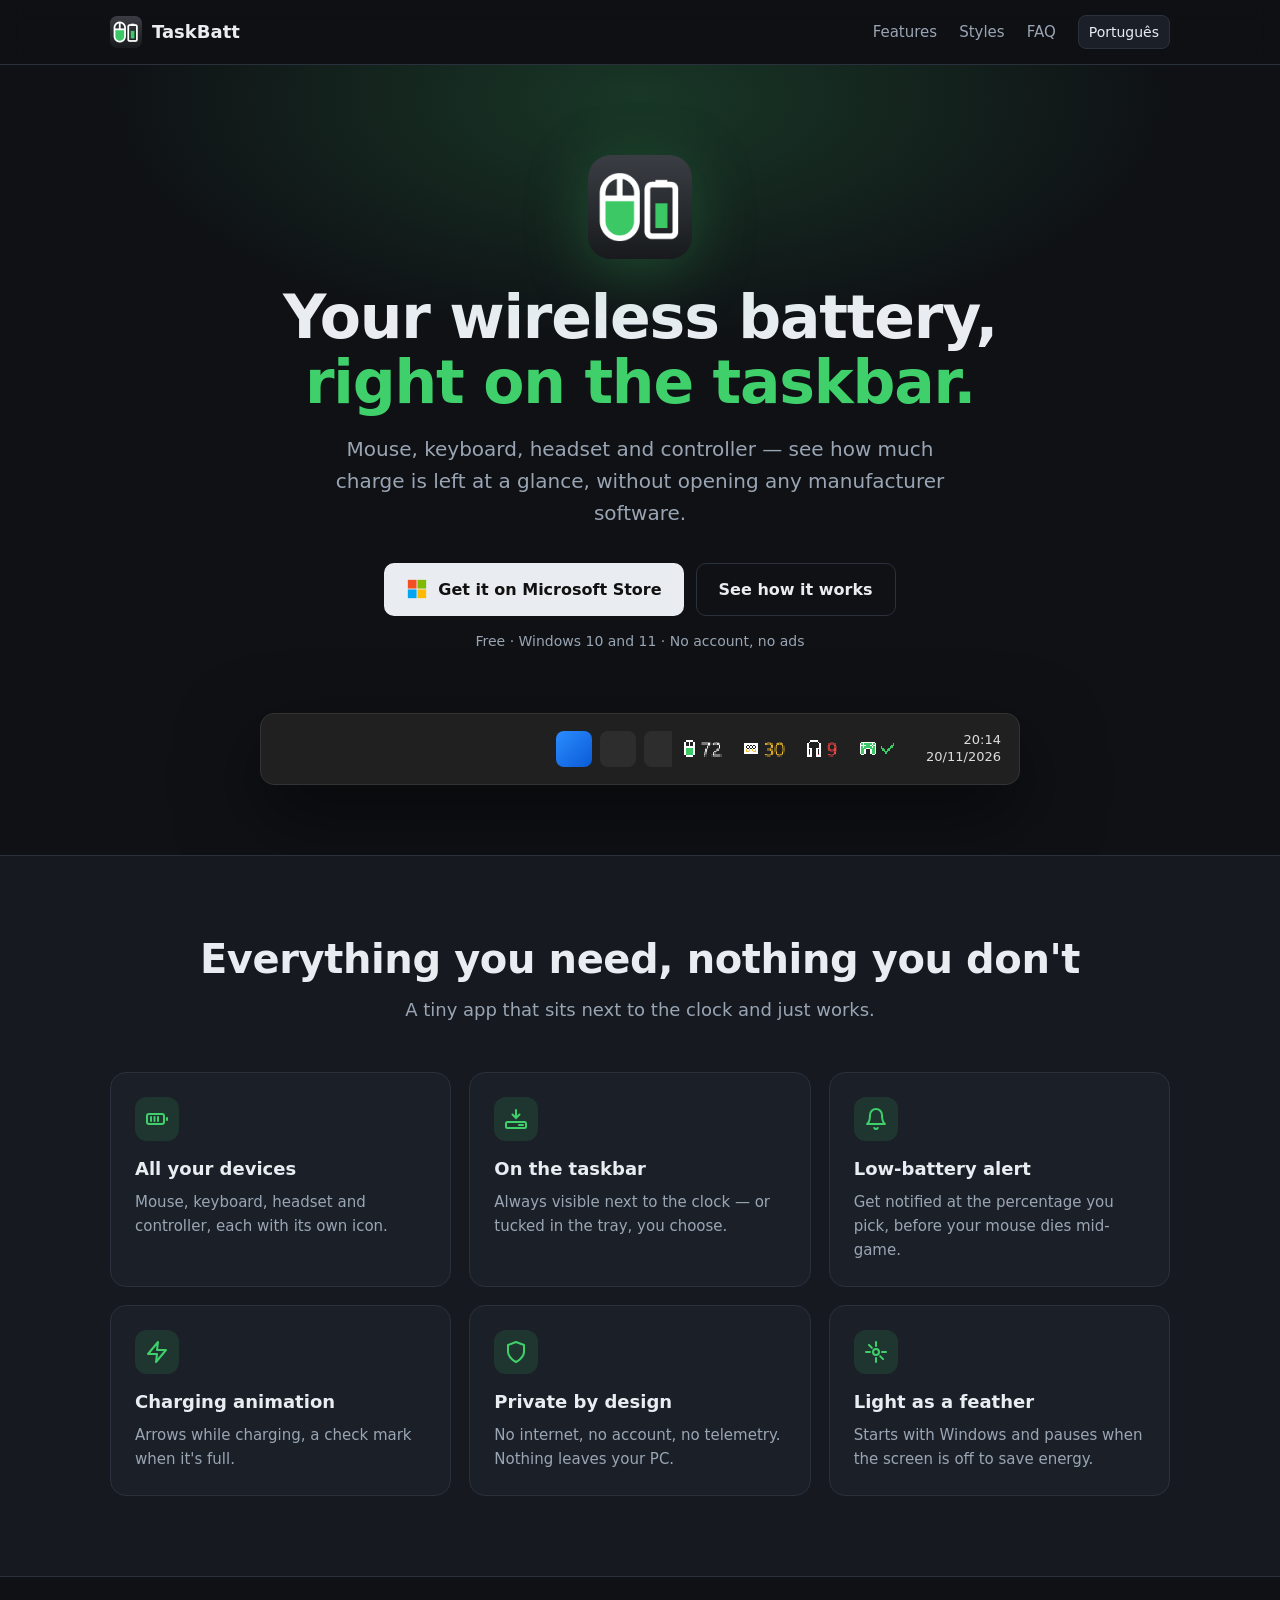
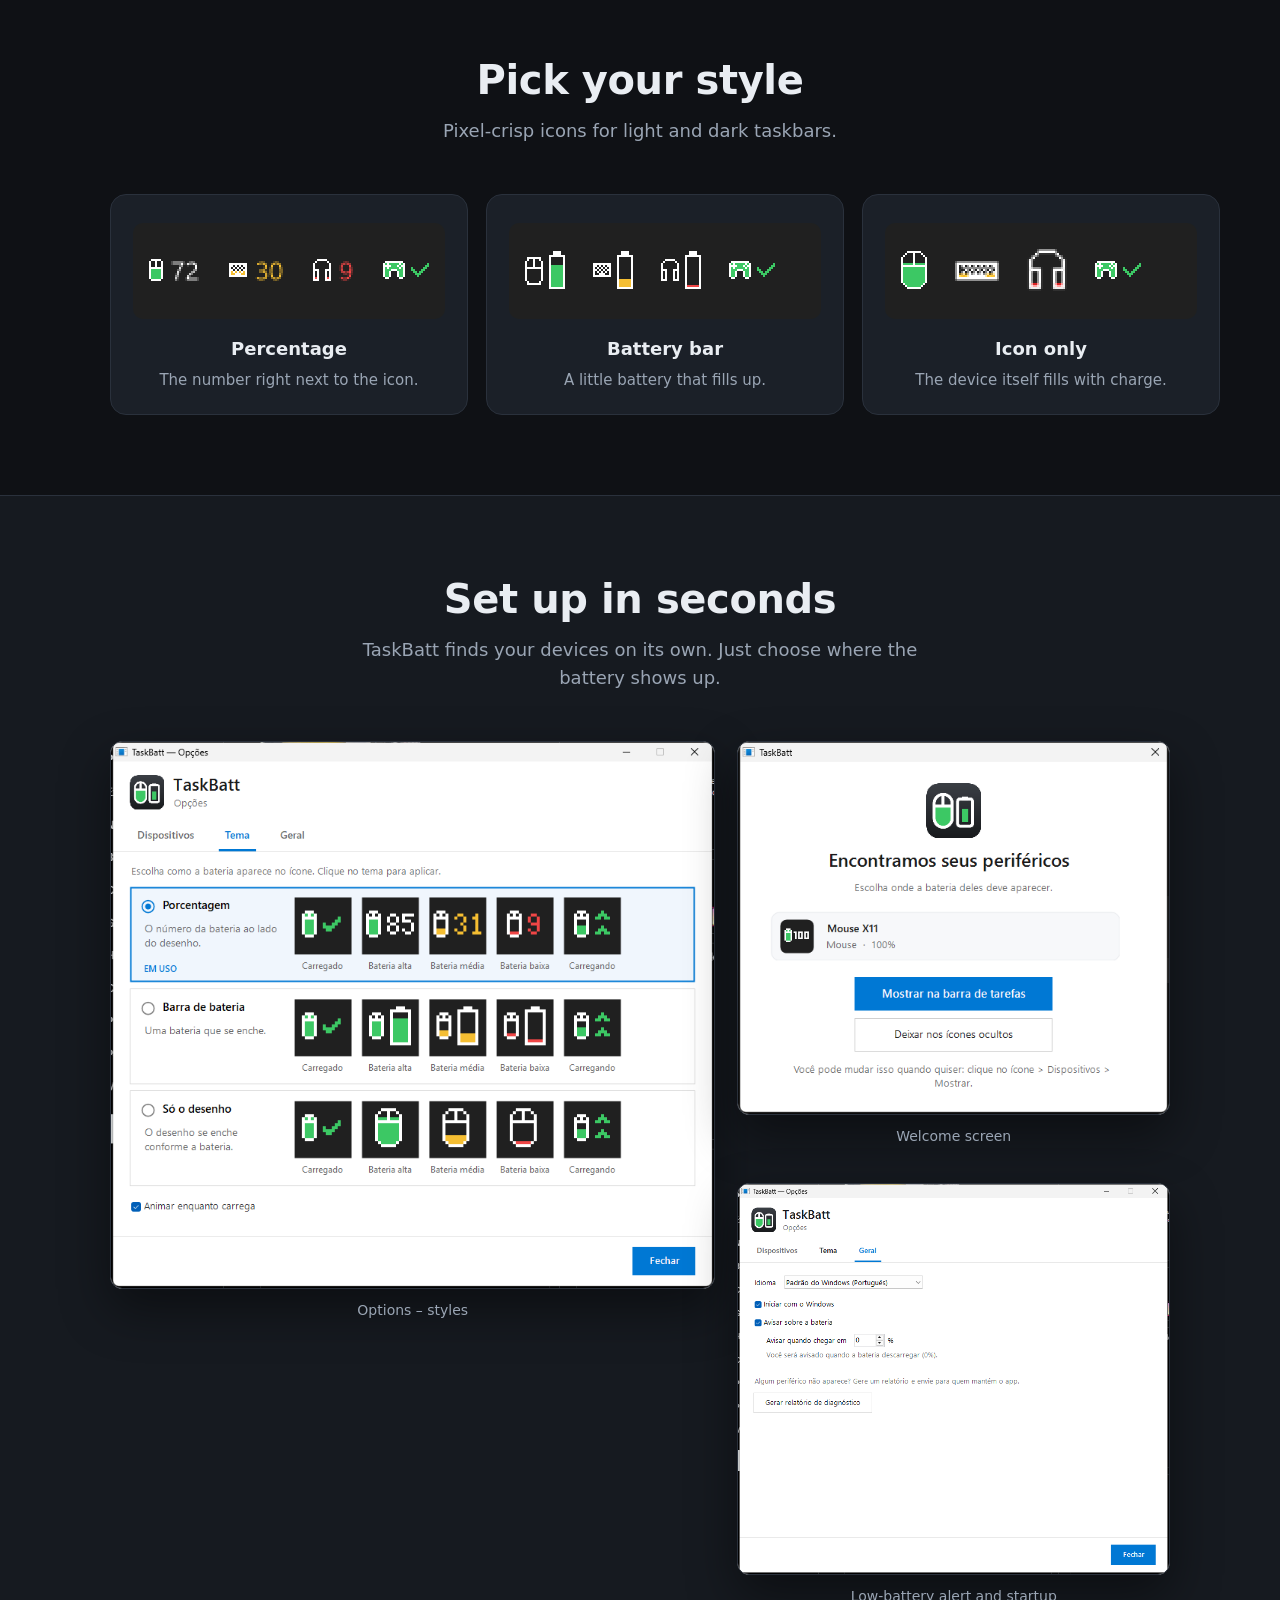
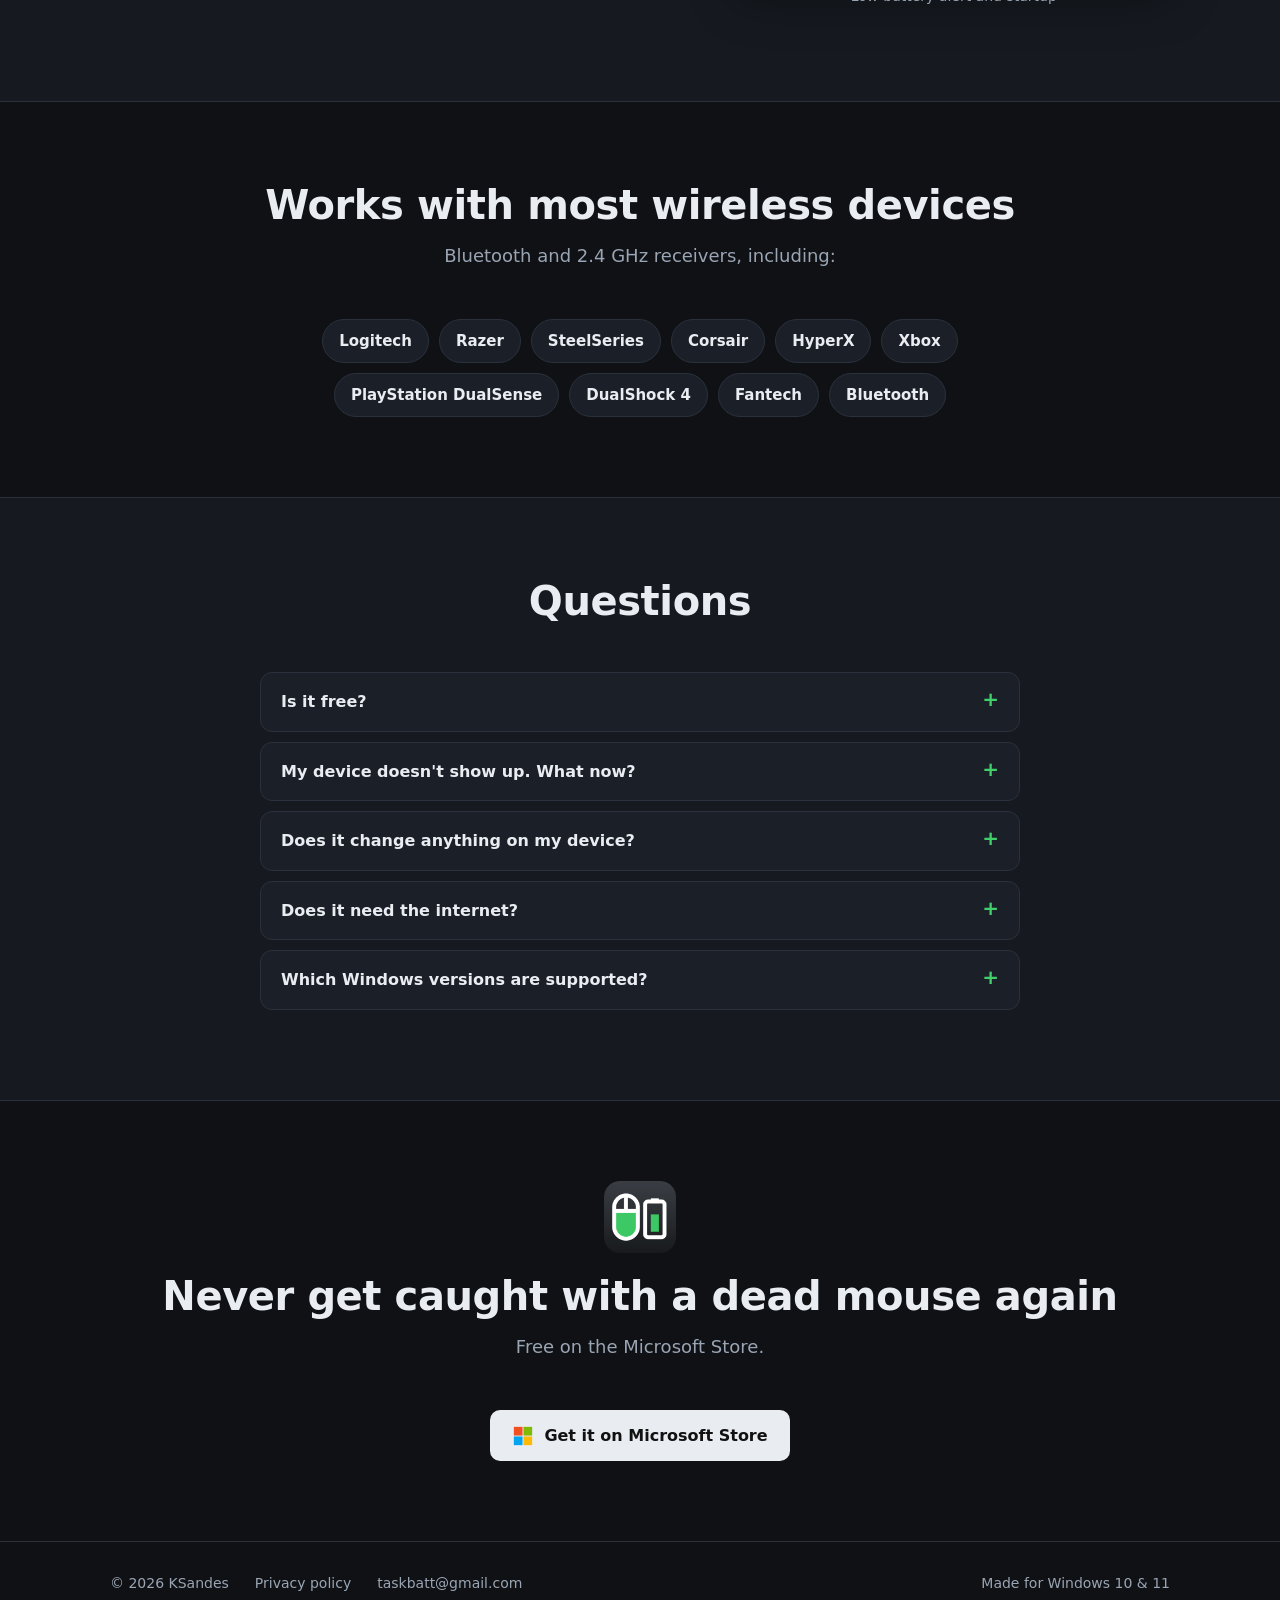
==== index.html @ b064479f "Site do TaskBatt: página inicial e política de privacidade Co-Authored-By: Claude Opus 5.5 <noreply@" ====
<!doctype html>
<html lang="en">
<head>
<meta charset="utf-8">
<meta name="viewport" content="width=device-width, initial-scale=1">
<title>TaskBatt – Wireless Device Battery on Taskbar</title>
<meta name="description" content="See the battery of your wireless mouse, keyboard, headset and controller right on the Windows taskbar. Free on the Microsoft Store.">
<meta property="og:title" content="TaskBatt – Wireless Device Battery on Taskbar">
<meta property="og:description" content="Mouse, keyboard, headset and controller battery right on the Windows taskbar.">
<meta property="og:image" content="img/logo.png">
<link rel="icon" href="favicon.ico">
<link rel="stylesheet" href="style.css">
<script>try{var l=localStorage.getItem('lang')||((navigator.language||'').toLowerCase().indexOf('pt')===0?'pt':'en');if(l==='pt')document.documentElement.className='pt',document.documentElement.lang='pt-BR'}catch(e){}</script>
</head>
<body>

<header class="top">
  <div class="wrap">
    <a class="brand" href="#"><img src="img/logo.png" alt="">TaskBatt</a>
    <nav>
      <a class="hide-sm" href="#features"><span class="en">Features</span><span class="pt">Recursos</span></a>
      <a class="hide-sm" href="#themes"><span class="en">Styles</span><span class="pt">Visuais</span></a>
      <a class="hide-sm" href="#faq">FAQ</a>
      <button class="lang" id="lang" type="button"><span class="en">Português</span><span class="pt">English</span></button>
    </nav>
  </div>
</header>

<main>
<section class="hero">
  <div class="wrap">
    <img class="logo" src="img/logo.png" alt="TaskBatt">
    <h1 class="en">Your wireless battery,<br><span class="hl">right on the taskbar.</span></h1>
    <h1 class="pt">A bateria dos seus periféricos,<br><span class="hl">direto na barra de tarefas.</span></h1>
    <p class="lead en">Mouse, keyboard, headset and controller — see how much charge is left at a glance, without opening any manufacturer software.</p>
    <p class="lead pt">Mouse, teclado, fone e controle — veja quanto de bateria resta num relance, sem abrir o programa do fabricante.</p>
    <div class="cta">
      <a class="btn btn-store" href="https://apps.microsoft.com/detail/9NFPJK2CL243">
        <svg viewBox="0 0 24 24" aria-hidden="true"><path fill="#f25022" d="M2 2h9.5v9.5H2z"/><path fill="#7fba00" d="M12.5 2H22v9.5h-9.5z"/><path fill="#00a4ef" d="M2 12.5h9.5V22H2z"/><path fill="#ffb900" d="M12.5 12.5H22V22h-9.5z"/></svg>
        <span class="en">Get it on Microsoft Store</span><span class="pt">Baixar na Microsoft Store</span>
      </a>
      <a class="btn btn-ghost" href="#features"><span class="en">See how it works</span><span class="pt">Ver como funciona</span></a>
    </div>
    <p class="free en">Free · Windows 10 and 11 · No account, no ads</p>
    <p class="free pt">Grátis · Windows 10 e 11 · Sem conta, sem anúncios</p>

    <div class="taskbar" aria-label="Taskbar preview">
      <div class="apps"><span></span><span></span><span></span><span></span></div>
      <div class="batt" role="img" aria-label="Mouse 72%, keyboard 30%, headset 9%, controller charged"></div>
      <div class="clock">20:14<br>20/11/2026</div>
    </div>
  </div>
</section>

<section id="features" class="alt">
  <div class="wrap">
    <h2 class="en">Everything you need, nothing you don't</h2>
    <h2 class="pt">Tudo o que precisa, nada a mais</h2>
    <p class="sub en">A tiny app that sits next to the clock and just works.</p>
    <p class="sub pt">Um app leve que fica perto do relógio e simplesmente funciona.</p>
    <div class="grid">
      <div class="card">
        <div class="ic"><svg viewBox="0 0 24 24" fill="none" stroke="currentColor" stroke-width="2" stroke-linecap="round"><rect x="2" y="7" width="17" height="10" rx="2"/><path d="M22 11v2"/><path d="M6 10v4M9.5 10v4M13 10v4"/></svg></div>
        <h3 class="en">All your devices</h3><h3 class="pt">Todos os periféricos</h3>
        <p class="en">Mouse, keyboard, headset and controller, each with its own icon.</p>
        <p class="pt">Mouse, teclado, fone e controle, cada um com seu ícone.</p>
      </div>
      <div class="card">
        <div class="ic"><svg viewBox="0 0 24 24" fill="none" stroke="currentColor" stroke-width="2" stroke-linecap="round"><rect x="2" y="15" width="20" height="6" rx="1.5"/><path d="M15 18h4"/><path d="M12 3v8M8.5 7.5 12 11l3.5-3.5"/></svg></div>
        <h3 class="en">On the taskbar</h3><h3 class="pt">Na barra de tarefas</h3>
        <p class="en">Always visible next to the clock — or tucked in the tray, you choose.</p>
        <p class="pt">Sempre visível perto do relógio — ou nos ícones ocultos, você escolhe.</p>
      </div>
      <div class="card">
        <div class="ic"><svg viewBox="0 0 24 24" fill="none" stroke="currentColor" stroke-width="2" stroke-linecap="round" stroke-linejoin="round"><path d="M6 8a6 6 0 1 1 12 0c0 7 3 9 3 9H3s3-2 3-9"/><path d="M10.3 21a1.94 1.94 0 0 0 3.4 0"/></svg></div>
        <h3 class="en">Low-battery alert</h3><h3 class="pt">Aviso de bateria baixa</h3>
        <p class="en">Get notified at the percentage you pick, before your mouse dies mid-game.</p>
        <p class="pt">Seja avisado na % que escolher, antes do mouse morrer no meio do jogo.</p>
      </div>
      <div class="card">
        <div class="ic"><svg viewBox="0 0 24 24" fill="none" stroke="currentColor" stroke-width="2" stroke-linecap="round" stroke-linejoin="round"><path d="M13 2 3 14h9l-1 8 10-12h-9l1-8z"/></svg></div>
        <h3 class="en">Charging animation</h3><h3 class="pt">Animação ao carregar</h3>
        <p class="en">Arrows while charging, a check mark when it's full.</p>
        <p class="pt">Setas enquanto carrega, um ✓ quando completa.</p>
      </div>
      <div class="card">
        <div class="ic"><svg viewBox="0 0 24 24" fill="none" stroke="currentColor" stroke-width="2" stroke-linecap="round" stroke-linejoin="round"><path d="M12 22s8-4 8-10V5l-8-3-8 3v7c0 6 8 10 8 10z"/></svg></div>
        <h3 class="en">Private by design</h3><h3 class="pt">Privado de verdade</h3>
        <p class="en">No internet, no account, no telemetry. Nothing leaves your PC.</p>
        <p class="pt">Sem internet, sem conta, sem telemetria. Nada sai do seu PC.</p>
      </div>
      <div class="card">
        <div class="ic"><svg viewBox="0 0 24 24" fill="none" stroke="currentColor" stroke-width="2" stroke-linecap="round" stroke-linejoin="round"><path d="M12 2v4M12 18v4M4.9 4.9l2.9 2.9M16.2 16.2l2.9 2.9M2 12h4M18 12h4"/><circle cx="12" cy="12" r="3"/></svg></div>
        <h3 class="en">Light as a feather</h3><h3 class="pt">Leve como pluma</h3>
        <p class="en">Starts with Windows and pauses when the screen is off to save energy.</p>
        <p class="pt">Inicia com o Windows e pausa com a tela desligada para poupar energia.</p>
      </div>
    </div>
  </div>
</section>

<section id="themes">
  <div class="wrap">
    <h2 class="en">Pick your style</h2><h2 class="pt">Escolha o seu visual</h2>
    <p class="sub en">Pixel-crisp icons for light and dark taskbars.</p>
    <p class="sub pt">Ícones nítidos, pixel a pixel, para barra clara e escura.</p>
    <div class="themes">
      <div class="theme"><div class="strip" role="img" aria-label="Percentage style"></div>
        <h3 class="en">Percentage</h3><h3 class="pt">Porcentagem</h3>
        <p class="en">The number right next to the icon.</p><p class="pt">O número ao lado do desenho.</p></div>
      <div class="theme"><div class="strip" role="img" aria-label="Battery bar style"></div>
        <h3 class="en">Battery bar</h3><h3 class="pt">Barra de bateria</h3>
        <p class="en">A little battery that fills up.</p><p class="pt">Uma bateria que se enche.</p></div>
      <div class="theme"><div class="strip" role="img" aria-label="Icon only style"></div>
        <h3 class="en">Icon only</h3><h3 class="pt">Só o desenho</h3>
        <p class="en">The device itself fills with charge.</p><p class="pt">O próprio desenho se enche.</p></div>
    </div>
  </div>
</section>

<section class="alt">
  <div class="wrap">
    <h2 class="en">Set up in seconds</h2><h2 class="pt">Pronto em segundos</h2>
    <p class="sub en">TaskBatt finds your devices on its own. Just choose where the battery shows up.</p>
    <p class="sub pt">O TaskBatt encontra seus periféricos sozinho. Você só escolhe onde a bateria aparece.</p>
    <div class="shots">
      <div>
        <div class="shot"><img src="img/opcoes-tema.png" alt="TaskBatt options – styles" loading="lazy"></div>
        <p class="shot-cap en">Options – styles</p><p class="shot-cap pt">Opções – visuais</p>
      </div>
      <div class="stack">
        <div>
          <div class="shot"><img src="img/boas-vindas.png" alt="TaskBatt welcome screen" loading="lazy"></div>
          <p class="shot-cap en">Welcome screen</p><p class="shot-cap pt">Tela de boas-vindas</p>
        </div>
        <div>
          <div class="shot"><img src="img/opcoes-geral.png" alt="TaskBatt options – general" loading="lazy"></div>
          <p class="shot-cap en">Low-battery alert and startup</p><p class="shot-cap pt">Aviso de bateria e inicialização</p>
        </div>
      </div>
    </div>
  </div>
</section>

<section>
  <div class="wrap">
    <h2 class="en">Works with most wireless devices</h2><h2 class="pt">Funciona com a maioria dos periféricos</h2>
    <p class="sub en">Bluetooth and 2.4 GHz receivers, including:</p>
    <p class="sub pt">Bluetooth e receptores 2.4G, incluindo:</p>
    <div class="brands">
      <span>Logitech</span><span>Razer</span><span>SteelSeries</span><span>Corsair</span><span>HyperX</span>
      <span>Xbox</span><span>PlayStation DualSense</span><span>DualShock 4</span><span>Fantech</span><span>Bluetooth</span>
    </div>
  </div>
</section>

<section id="faq" class="alt">
  <div class="wrap">
    <h2 class="en">Questions</h2><h2 class="pt">Dúvidas</h2>
    <p class="sub"></p>
    <div class="faq">
      <details><summary><span class="en">Is it free?</span><span class="pt">É grátis?</span></summary>
        <p class="en">Yes. No ads, no account, no hidden fees.</p><p class="pt">Sim. Sem anúncios, sem conta, sem taxas escondidas.</p></details>
      <details><summary><span class="en">My device doesn't show up. What now?</span><span class="pt">Meu periférico não aparece. E agora?</span></summary>
        <p class="en">Open TaskBatt › General › "Generate diagnostic report" and email it to <a href="mailto:taskbatt@gmail.com">taskbatt@gmail.com</a>. It only contains device model codes — nothing personal.</p>
        <p class="pt">Abra o TaskBatt › Geral › "Gerar relatório de diagnóstico" e envie para <a href="mailto:taskbatt@gmail.com">taskbatt@gmail.com</a>. Ele só tem os códigos dos modelos — nada pessoal.</p></details>
      <details><summary><span class="en">Does it change anything on my device?</span><span class="pt">Ele mexe em algo no meu periférico?</span></summary>
        <p class="en">No. TaskBatt only reads the battery level. It never changes settings on your devices or in the manufacturer's software.</p>
        <p class="pt">Não. O TaskBatt só lê a bateria. Nunca altera configurações do periférico nem do programa do fabricante.</p></details>
      <details><summary><span class="en">Does it need the internet?</span><span class="pt">Precisa de internet?</span></summary>
        <p class="en">No. Everything runs on your PC and no data is ever sent. See the <a href="privacy.html">privacy policy</a>.</p>
        <p class="pt">Não. Tudo roda no seu PC e nenhum dado é enviado. Veja a <a href="privacy.html">política de privacidade</a>.</p></details>
      <details><summary><span class="en">Which Windows versions are supported?</span><span class="pt">Quais versões do Windows?</span></summary>
        <p class="en">Windows 10 and Windows 11.</p><p class="pt">Windows 10 e Windows 11.</p></details>
    </div>
  </div>
</section>

<section class="final">
  <div class="wrap">
    <img class="logo" src="img/logo.png" alt="">
    <h2 class="en">Never get caught with a dead mouse again</h2>
    <h2 class="pt">Nunca mais seja pego com o mouse descarregado</h2>
    <p class="sub en">Free on the Microsoft Store.</p><p class="sub pt">Grátis na Microsoft Store.</p>
    <div class="cta">
      <a class="btn btn-store" href="https://apps.microsoft.com/detail/9NFPJK2CL243">
        <svg viewBox="0 0 24 24" aria-hidden="true"><path fill="#f25022" d="M2 2h9.5v9.5H2z"/><path fill="#7fba00" d="M12.5 2H22v9.5h-9.5z"/><path fill="#00a4ef" d="M2 12.5h9.5V22H2z"/><path fill="#ffb900" d="M12.5 12.5H22V22h-9.5z"/></svg>
        <span class="en">Get it on Microsoft Store</span><span class="pt">Baixar na Microsoft Store</span>
      </a>
    </div>
  </div>
</section>
</main>

<footer>
  <div class="wrap">
    <span>© 2026 KSandes</span>
    <a href="privacy.html"><span class="en">Privacy policy</span><span class="pt">Política de privacidade</span></a>
    <a href="mailto:taskbatt@gmail.com">taskbatt@gmail.com</a>
    <span class="sp en">Made for Windows 10 &amp; 11</span><span class="sp pt">Feito para Windows 10 e 11</span>
  </div>
</footer>

<script src="lang.js"></script>
</body>
</html>
---- style.css ----
:root {
  --bg: #0f1115;
  --bg2: #161a20;
  --card: #1b2028;
  --line: #2a313c;
  --text: #e9edf2;
  --muted: #9aa5b4;
  --green: #3fd06b;
  --green-d: #2bb357;
  --yellow: #f5c33b;
  --red: #ff5a5a;
  --blue: #0a7ad6;
  --radius: 16px;
}
* { box-sizing: border-box; }
html { scroll-behavior: smooth; }
body {
  margin: 0; background: var(--bg); color: var(--text);
  font: 16px/1.6 "Segoe UI Variable Text", "Segoe UI", system-ui, -apple-system, sans-serif;
  -webkit-font-smoothing: antialiased;
  overflow-x: clip;
}
a { color: var(--green); text-decoration: none; }
a:hover { text-decoration: underline; }
img { max-width: 100%; display: block; }
.wrap { max-width: 1100px; margin: 0 auto; padding: 0 20px; }

/* idioma: html.pt mostra .pt, senão .en */
html:not(.pt) .pt, html.pt .en { display: none !important; }

/* topo */
header.top { position: sticky; top: 0; z-index: 10; background: rgba(15,17,21,.82); backdrop-filter: blur(10px); border-bottom: 1px solid var(--line); }
header.top .wrap { display: flex; align-items: center; gap: 12px; height: 64px; }
.brand { display: flex; align-items: center; gap: 10px; font-weight: 700; font-size: 18px; color: var(--text); }
.brand img { width: 32px; height: 32px; }
.brand:hover { text-decoration: none; }
nav { margin-left: auto; display: flex; align-items: center; gap: 22px; }
nav a { color: var(--muted); font-size: 15px; }
nav a:hover { color: var(--text); text-decoration: none; }
.lang { background: var(--card); border: 1px solid var(--line); color: var(--text); border-radius: 8px; padding: 5px 10px; font: inherit; font-size: 14px; cursor: pointer; }
@media (max-width: 720px) { nav a.hide-sm { display: none; } }

/* botões */
.btn { display: inline-flex; align-items: center; gap: 10px; padding: 13px 22px; border-radius: 10px; font-weight: 600; font-size: 16px; transition: transform .15s, background .15s; }
.btn:hover { text-decoration: none; transform: translateY(-1px); }
.btn-store { background: var(--text); color: #111; }
.btn-store:hover { background: #fff; }
.btn-store svg { width: 22px; height: 22px; }
.btn-ghost { border: 1px solid var(--line); color: var(--text); }
.btn-ghost:hover { background: var(--card); }

/* hero */
.hero { position: relative; overflow: hidden; padding: 90px 0 70px; text-align: center; }
.hero::before { content: ""; position: absolute; inset: -40% -10% auto; height: 700px; background: radial-gradient(closest-side, rgba(63,208,107,.20), transparent 70%); pointer-events: none; }
.hero .logo { width: 104px; height: 104px; margin: 0 auto 26px; filter: drop-shadow(0 12px 30px rgba(63,208,107,.25)); }
.hero h1 { font-size: clamp(34px, 6vw, 60px); line-height: 1.08; margin: 0 0 18px; letter-spacing: -.02em; }
.hero h1 .hl { color: var(--green); }
.hero p.lead { font-size: clamp(17px, 2.2vw, 20px); color: var(--muted); max-width: 640px; margin: 0 auto 34px; }
.cta { display: flex; gap: 12px; justify-content: center; flex-wrap: wrap; }
.free { margin-top: 14px; font-size: 14px; color: var(--muted); }

/* barra de tarefas falsa */
.taskbar { position: relative; margin: 60px auto 0; max-width: 760px; height: 72px; border-radius: 14px; background: #202020; border: 1px solid #333; box-shadow: 0 30px 80px rgba(0,0,0,.55); display: flex; align-items: center; padding: 0 18px; gap: 14px; }
.taskbar { overflow: hidden; justify-content: flex-end; }
.taskbar .apps { display: flex; gap: 8px; position: absolute; left: 50%; transform: translateX(-50%); }
@media (max-width: 980px) { .taskbar .apps { left: 18px; transform: none; } }
.taskbar .apps span { width: 36px; height: 36px; border-radius: 8px; background: #2d2d2d; }
.taskbar .apps span:first-child { background: linear-gradient(135deg, #2b8cff, #0a5bd6); }
.taskbar .batt { flex: none; width: 156px; height: 48px; background: url(img/temas-barra.png) 0 0 / 156px auto no-repeat; image-rendering: pixelated; transform: scale(1.5); transform-origin: right center; margin-right: 6px; }
.taskbar .clock { flex: none; }
.taskbar .clock { font-size: 13px; text-align: right; line-height: 1.3; color: #ddd; white-space: nowrap; }
@media (max-width: 720px) {
  .taskbar { height: 64px; padding: 0 10px; }
  .taskbar .apps { display: none; }
  .taskbar .batt { margin-left: auto; margin-right: 20px; transform: scale(1.3); }
}

/* seções */
section { padding: 80px 0; }
section.alt { background: var(--bg2); border-block: 1px solid var(--line); }
h2 { font-size: clamp(28px, 4vw, 40px); line-height: 1.15; margin: 0 0 14px; letter-spacing: -.01em; text-align: center; }
p.sub { color: var(--muted); text-align: center; max-width: 620px; margin: 0 auto 48px; font-size: 18px; }

.grid { display: grid; gap: 18px; grid-template-columns: repeat(3, 1fr); }
@media (max-width: 900px) { .grid { grid-template-columns: repeat(2, 1fr); } }
@media (max-width: 560px) { .grid { grid-template-columns: 1fr; } }
.card { background: var(--card); border: 1px solid var(--line); border-radius: var(--radius); padding: 24px; }
.card .ic { width: 44px; height: 44px; border-radius: 12px; display: grid; place-items: center; background: rgba(63,208,107,.12); color: var(--green); margin-bottom: 14px; }
.card .ic svg { width: 24px; height: 24px; }
.card h3 { margin: 0 0 6px; font-size: 18px; }
.card p { margin: 0; color: var(--muted); font-size: 15px; }

/* temas */
.themes { display: grid; grid-template-columns: repeat(3, 1fr); gap: 18px; }
.theme { background: var(--card); border: 1px solid var(--line); border-radius: var(--radius); padding: 22px; text-align: center; }
.theme .strip { height: 96px; margin: 6px auto 16px; width: 312px; max-width: 100%; background: url(img/temas-barra.png) no-repeat; background-size: 312px auto; image-rendering: pixelated; border-radius: 10px; }
.theme:nth-child(1) .strip { background-position: 0 0; }
.theme:nth-child(2) .strip { background-position: 0 -192px; }
.theme:nth-child(3) .strip { background-position: 0 -384px; }
.theme h3 { margin: 0 0 4px; font-size: 18px; }
.theme p { margin: 0; color: var(--muted); font-size: 15px; }
@media (max-width: 900px) { .themes { grid-template-columns: 1fr; } }

/* capturas */
.shots { display: grid; grid-template-columns: 1.4fr 1fr; gap: 22px; align-items: start; }
.shot { border-radius: 12px; overflow: hidden; border: 1px solid var(--line); box-shadow: 0 20px 50px rgba(0,0,0,.45); background: #fff; }
.shot-cap { color: var(--muted); font-size: 14px; text-align: center; margin-top: 10px; }
.stack { display: grid; gap: 22px; }
@media (max-width: 860px) { .shots { grid-template-columns: 1fr; } }

/* marcas */
.brands { display: flex; flex-wrap: wrap; justify-content: center; gap: 10px; max-width: 820px; margin: 0 auto; }
.brands span { padding: 9px 16px; border-radius: 999px; background: var(--card); border: 1px solid var(--line); font-weight: 600; font-size: 15px; }

/* faq */
.faq { max-width: 760px; margin: 0 auto; }
details { background: var(--card); border: 1px solid var(--line); border-radius: 12px; padding: 16px 20px; margin-bottom: 10px; }
summary { cursor: pointer; font-weight: 600; list-style: none; display: flex; justify-content: space-between; gap: 12px; }
summary::-webkit-details-marker { display: none; }
summary::after { content: "+"; color: var(--green); font-size: 20px; line-height: 1; }
details[open] summary::after { content: "–"; }
details p { color: var(--muted); margin: 12px 0 0; }

/* final */
.final { text-align: center; }
.final .logo { width: 72px; height: 72px; margin: 0 auto 20px; }

footer { border-top: 1px solid var(--line); padding: 30px 0; color: var(--muted); font-size: 14px; }
footer .wrap { display: flex; flex-wrap: wrap; gap: 14px 26px; align-items: center; }
footer .sp { margin-left: auto; }
footer a { color: var(--muted); }
footer a:hover { color: var(--text); }

/* página de texto (privacidade) */
.doc { max-width: 760px; margin: 0 auto; padding: 60px 20px 80px; }
.doc h1 { font-size: clamp(30px, 5vw, 44px); margin: 0 0 6px; letter-spacing: -.01em; }
.doc .date { color: var(--muted); margin: 0 0 36px; }
.doc .tldr { background: rgba(63,208,107,.10); border: 1px solid rgba(63,208,107,.35); border-radius: var(--radius); padding: 20px 24px; margin-bottom: 36px; font-size: 17px; }
.doc .tldr strong { color: var(--green); }
.doc h2 { text-align: left; font-size: 22px; margin: 36px 0 8px; }
.doc p, .doc li { color: #c9d1db; }
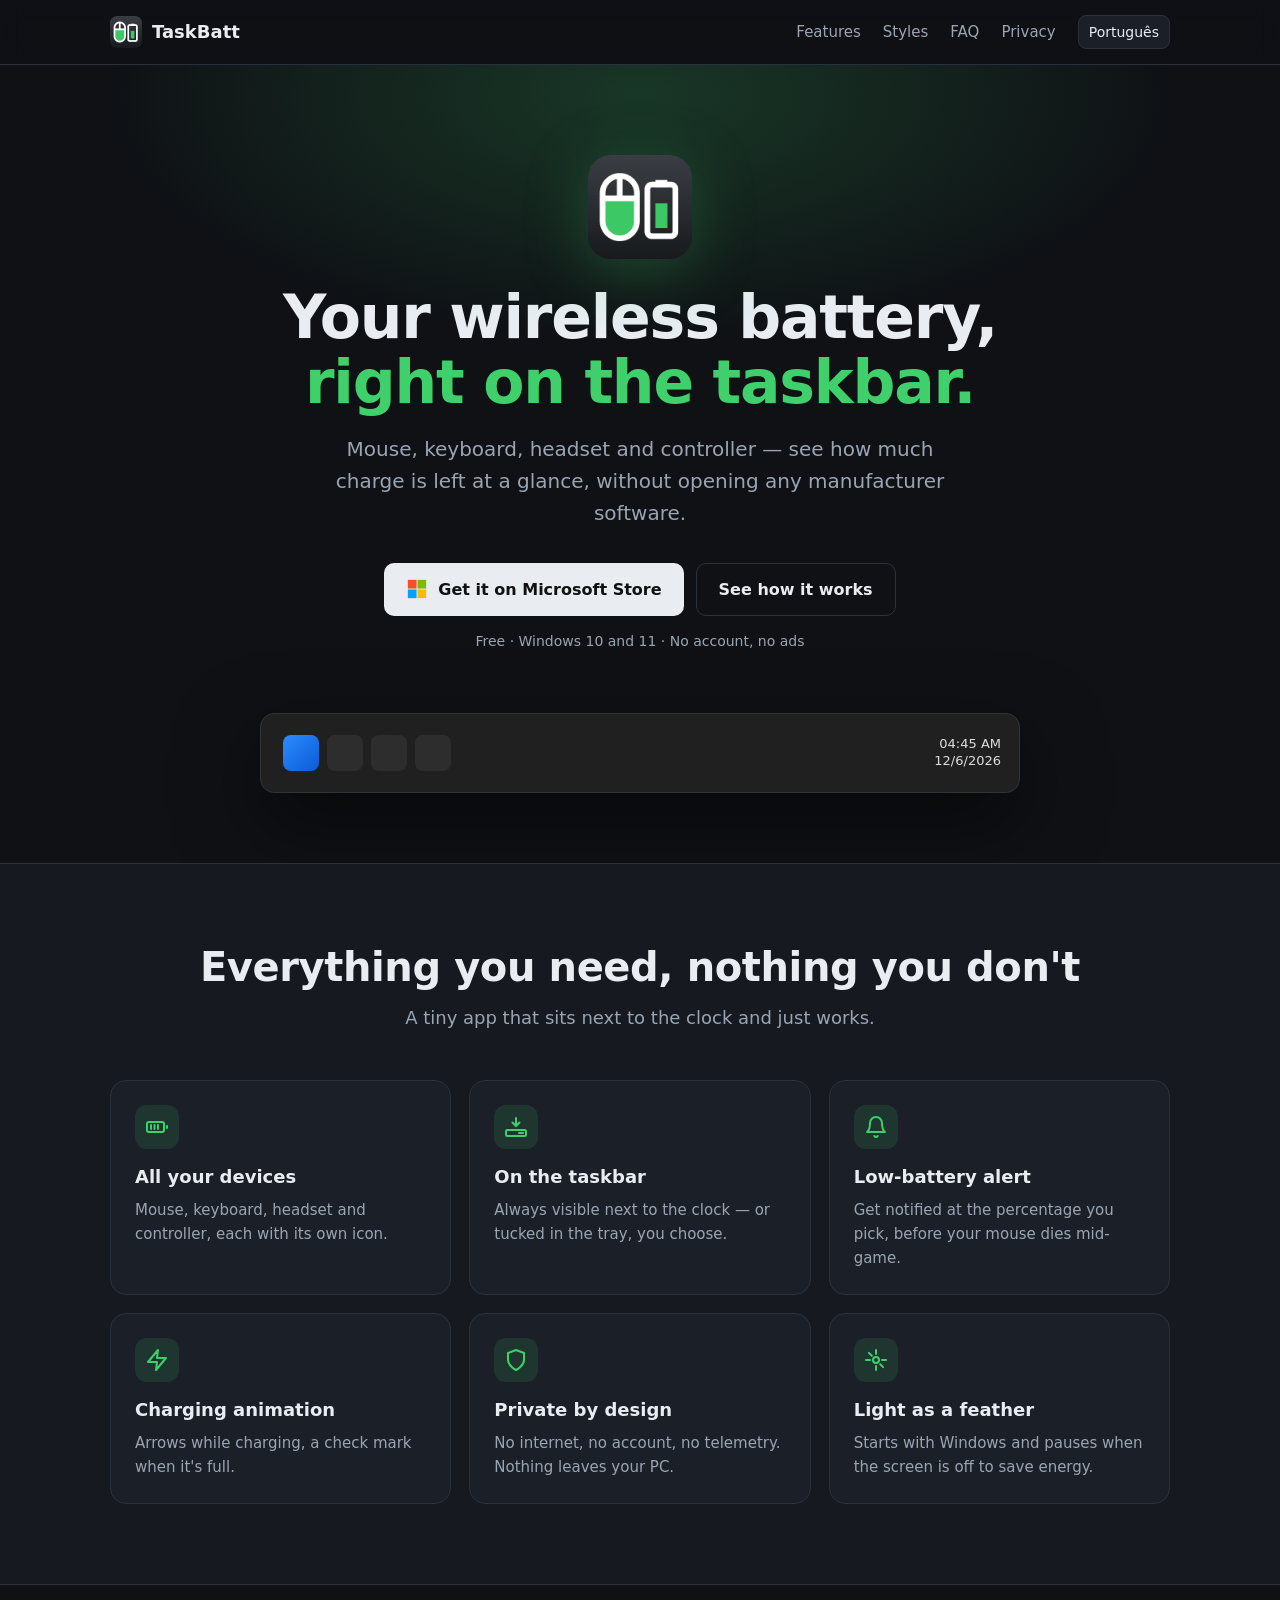
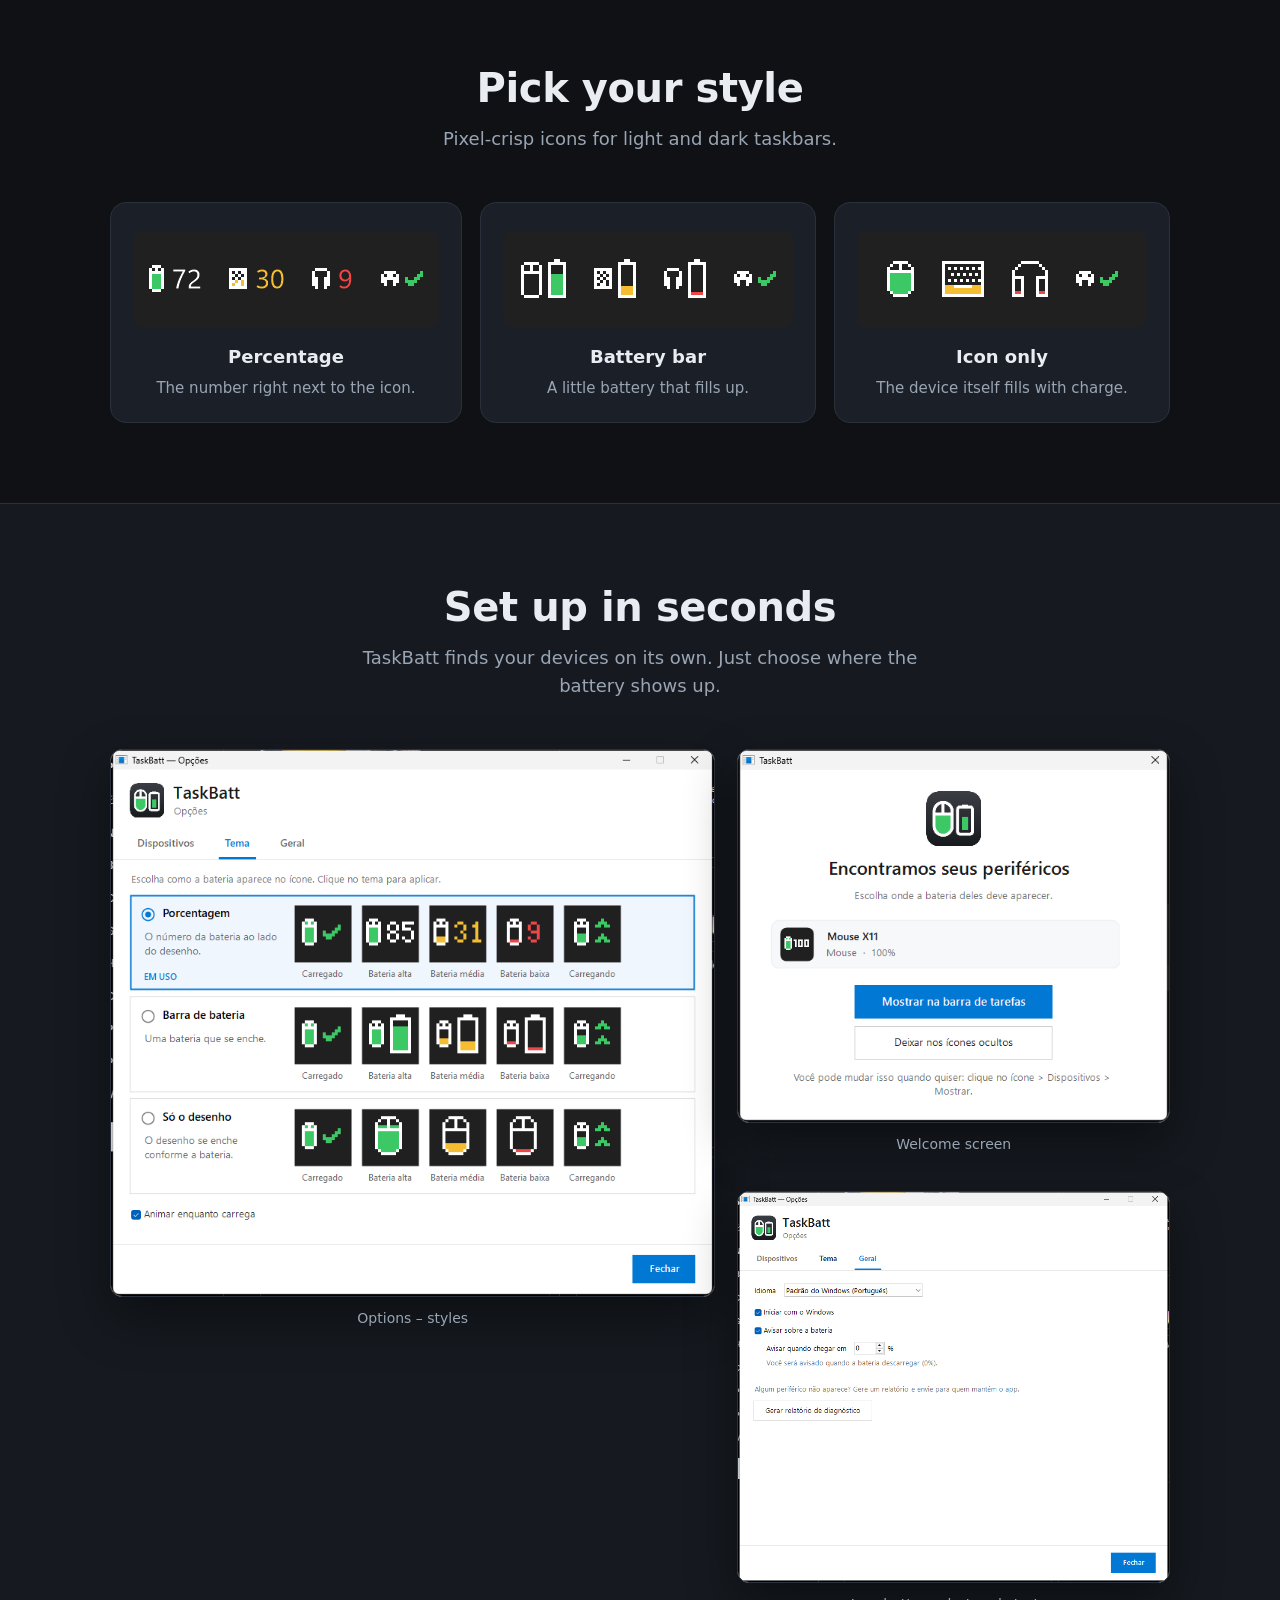
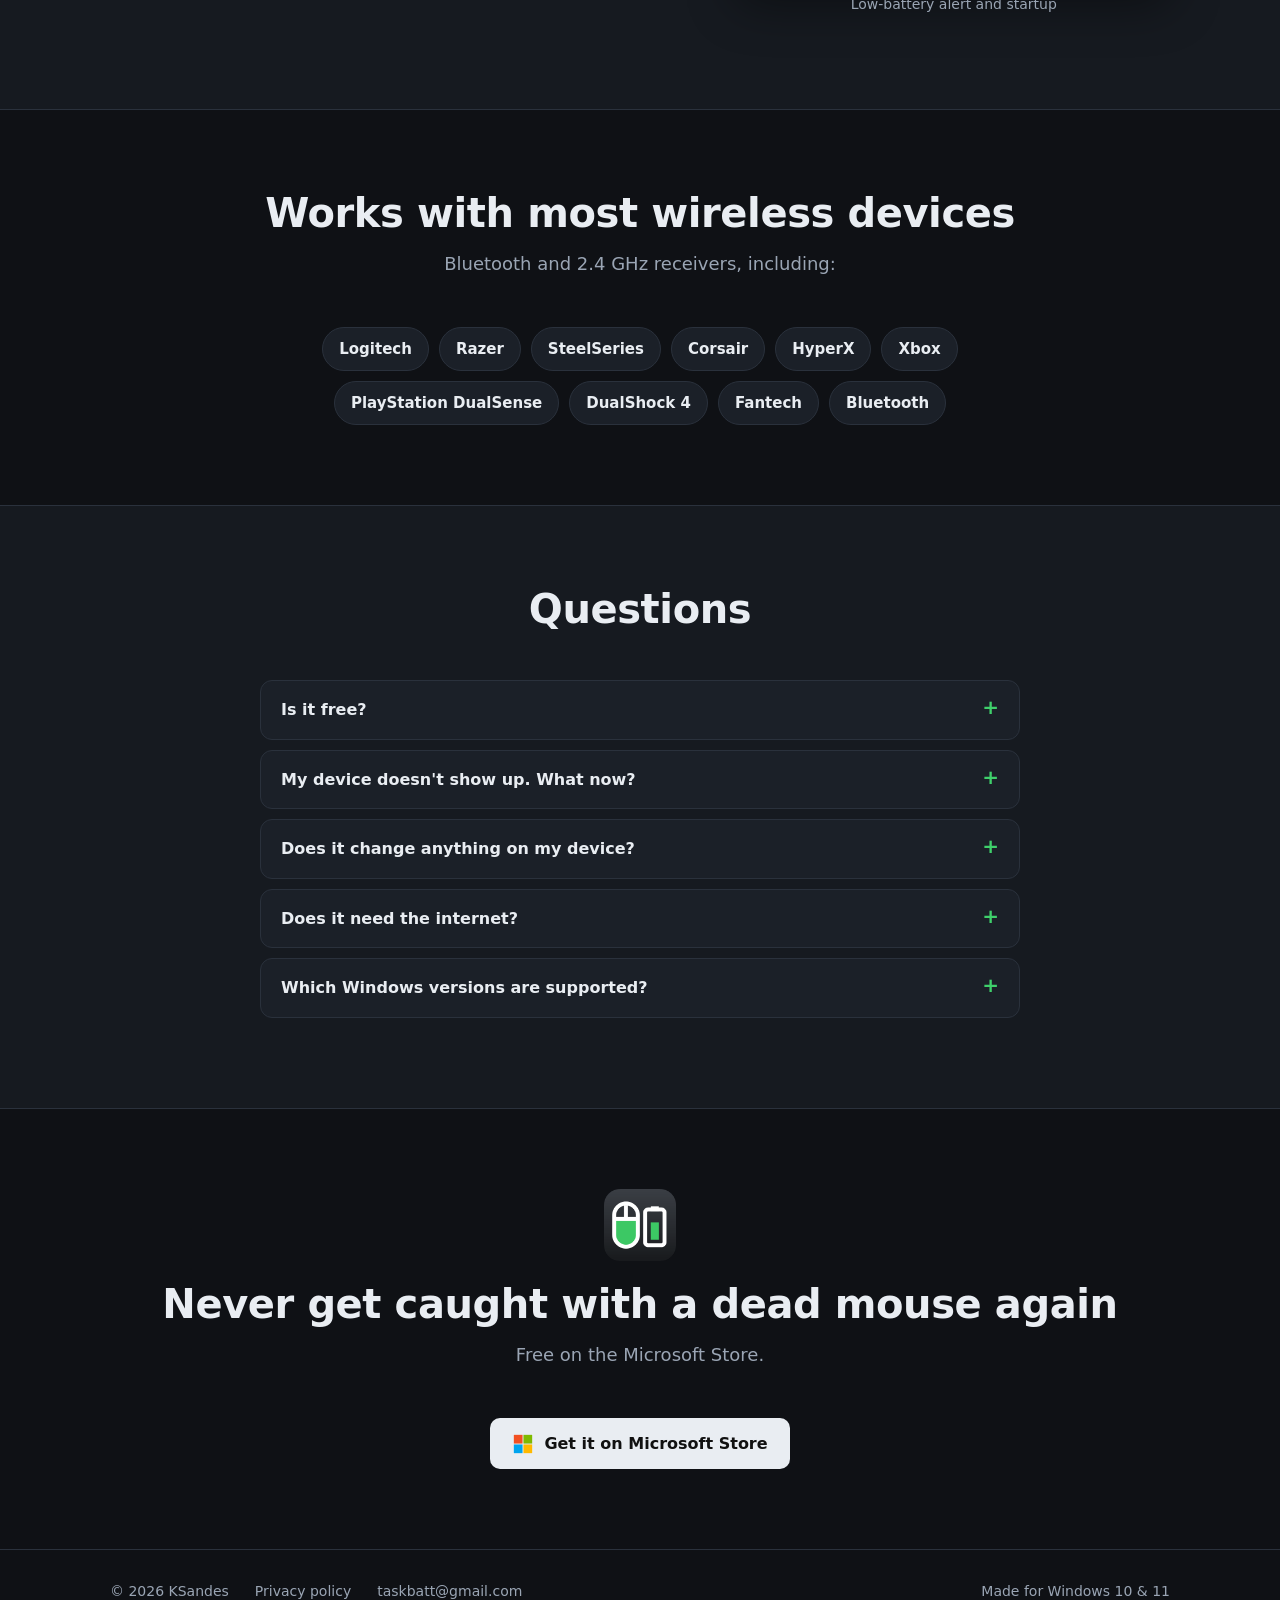
==== commit 9acce8e8: "Ícones nítidos, barra animada com os 3 temas, relógio local e link da privacidade no topo Co-Authore" ====
--- a/index.html
+++ b/index.html
@@ -21,6 +21,7 @@
       <a class="hide-sm" href="#features"><span class="en">Features</span><span class="pt">Recursos</span></a>
       <a class="hide-sm" href="#themes"><span class="en">Styles</span><span class="pt">Visuais</span></a>
       <a class="hide-sm" href="#faq">FAQ</a>
+      <a href="privacy.html"><span class="en">Privacy</span><span class="pt">Privacidade</span></a>
       <button class="lang" id="lang" type="button"><span class="en">Português</span><span class="pt">English</span></button>
     </nav>
   </div>
@@ -46,8 +47,12 @@
 
     <div class="taskbar" aria-label="Taskbar preview">
       <div class="apps"><span></span><span></span><span></span><span></span></div>
-      <div class="batt" role="img" aria-label="Mouse 72%, keyboard 30%, headset 9%, controller charged"></div>
-      <div class="clock">20:14<br>20/11/2026</div>
+      <div class="batt" role="img" aria-label="Mouse 72%, keyboard 30%, headset 9%, controller charged">
+        <img src="img/bar-0@2x.png" srcset="img/bar-0@2x.png 1x, img/bar-0@3x.png 1.5x, img/bar-0@4x.png 2x" width="306" height="96" alt="">
+        <img src="img/bar-1@2x.png" srcset="img/bar-1@2x.png 1x, img/bar-1@3x.png 1.5x, img/bar-1@4x.png 2x" width="287" height="96" alt="">
+        <img src="img/bar-2@2x.png" srcset="img/bar-2@2x.png 1x, img/bar-2@3x.png 1.5x, img/bar-2@4x.png 2x" width="263" height="96" alt="">
+      </div>
+      <div class="clock" id="clock"><span id="time"></span><br><span id="date"></span></div>
     </div>
   </div>
 </section>
@@ -105,13 +110,13 @@
     <p class="sub en">Pixel-crisp icons for light and dark taskbars.</p>
     <p class="sub pt">Ícones nítidos, pixel a pixel, para barra clara e escura.</p>
     <div class="themes">
-      <div class="theme"><div class="strip" role="img" aria-label="Percentage style"></div>
+      <div class="theme"><div class="strip"><img src="img/bar-0@2x.png" srcset="img/bar-0@2x.png 1x, img/bar-0@3x.png 1.5x, img/bar-0@4x.png 2x" width="306" height="96" alt="Percentage style"></div>
         <h3 class="en">Percentage</h3><h3 class="pt">Porcentagem</h3>
         <p class="en">The number right next to the icon.</p><p class="pt">O número ao lado do desenho.</p></div>
-      <div class="theme"><div class="strip" role="img" aria-label="Battery bar style"></div>
+      <div class="theme"><div class="strip"><img src="img/bar-1@2x.png" srcset="img/bar-1@2x.png 1x, img/bar-1@3x.png 1.5x, img/bar-1@4x.png 2x" width="287" height="96" alt="Battery bar style"></div>
         <h3 class="en">Battery bar</h3><h3 class="pt">Barra de bateria</h3>
         <p class="en">A little battery that fills up.</p><p class="pt">Uma bateria que se enche.</p></div>
-      <div class="theme"><div class="strip" role="img" aria-label="Icon only style"></div>
+      <div class="theme"><div class="strip"><img src="img/bar-2@2x.png" srcset="img/bar-2@2x.png 1x, img/bar-2@3x.png 1.5x, img/bar-2@4x.png 2x" width="263" height="96" alt="Icon only style"></div>
         <h3 class="en">Icon only</h3><h3 class="pt">Só o desenho</h3>
         <p class="en">The device itself fills with charge.</p><p class="pt">O próprio desenho se enche.</p></div>
     </div>
--- a/style.css
+++ b/style.css
@@ -60,19 +60,25 @@
 .free { margin-top: 14px; font-size: 14px; color: var(--muted); }
 
 /* barra de tarefas falsa */
-.taskbar { position: relative; margin: 60px auto 0; max-width: 760px; height: 72px; border-radius: 14px; background: #202020; border: 1px solid #333; box-shadow: 0 30px 80px rgba(0,0,0,.55); display: flex; align-items: center; padding: 0 18px; gap: 14px; }
+.taskbar { position: relative; margin: 60px auto 0; max-width: 760px; height: 80px; border-radius: 14px; background: #202020; border: 1px solid #333; box-shadow: 0 30px 80px rgba(0,0,0,.55); display: flex; align-items: center; padding: 0 18px; gap: 14px; }
 .taskbar { overflow: hidden; justify-content: flex-end; }
-.taskbar .apps { display: flex; gap: 8px; position: absolute; left: 50%; transform: translateX(-50%); }
-@media (max-width: 980px) { .taskbar .apps { left: 18px; transform: none; } }
+.taskbar .apps { display: flex; gap: 8px; position: absolute; left: 22px; }
 .taskbar .apps span { width: 36px; height: 36px; border-radius: 8px; background: #2d2d2d; }
 .taskbar .apps span:first-child { background: linear-gradient(135deg, #2b8cff, #0a5bd6); }
-.taskbar .batt { flex: none; width: 156px; height: 48px; background: url(img/temas-barra.png) 0 0 / 156px auto no-repeat; image-rendering: pixelated; transform: scale(1.5); transform-origin: right center; margin-right: 6px; }
+/* os 3 temas se alternam (cada um 3s, com transição) */
+.taskbar .batt { flex: none; position: relative; width: 306px; height: 96px; }
+.taskbar .batt img { position: absolute; right: 0; top: 0; max-width: none; opacity: 0; animation: theme-cycle 9s infinite; }
+.taskbar .batt img:nth-child(2) { animation-delay: 3s; }
+.taskbar .batt img:nth-child(3) { animation-delay: 6s; }
+@keyframes theme-cycle { 0% { opacity: 0; } 5%, 30% { opacity: 1; } 36%, 100% { opacity: 0; } }
+@media (prefers-reduced-motion: reduce) { .taskbar .batt img { animation: none; } .taskbar .batt img:first-child { opacity: 1; } }
 .taskbar .clock { flex: none; }
 .taskbar .clock { font-size: 13px; text-align: right; line-height: 1.3; color: #ddd; white-space: nowrap; }
 @media (max-width: 720px) {
   .taskbar { height: 64px; padding: 0 10px; }
   .taskbar .apps { display: none; }
-  .taskbar .batt { margin-left: auto; margin-right: 20px; transform: scale(1.3); }
+  .taskbar { justify-content: center; }
+  .taskbar .clock { display: none; }
 }
 
 /* seções */
@@ -93,10 +99,8 @@
 /* temas */
 .themes { display: grid; grid-template-columns: repeat(3, 1fr); gap: 18px; }
 .theme { background: var(--card); border: 1px solid var(--line); border-radius: var(--radius); padding: 22px; text-align: center; }
-.theme .strip { height: 96px; margin: 6px auto 16px; width: 312px; max-width: 100%; background: url(img/temas-barra.png) no-repeat; background-size: 312px auto; image-rendering: pixelated; border-radius: 10px; }
-.theme:nth-child(1) .strip { background-position: 0 0; }
-.theme:nth-child(2) .strip { background-position: 0 -192px; }
-.theme:nth-child(3) .strip { background-position: 0 -384px; }
+.theme .strip { height: 96px; margin: 6px 0 16px; background: #202020; border-radius: 10px; display: flex; justify-content: center; overflow: hidden; }
+.theme .strip img { max-width: none; flex: none; }
 .theme h3 { margin: 0 0 4px; font-size: 18px; }
 .theme p { margin: 0; color: var(--muted); font-size: 15px; }
 @media (max-width: 900px) { .themes { grid-template-columns: 1fr; } }
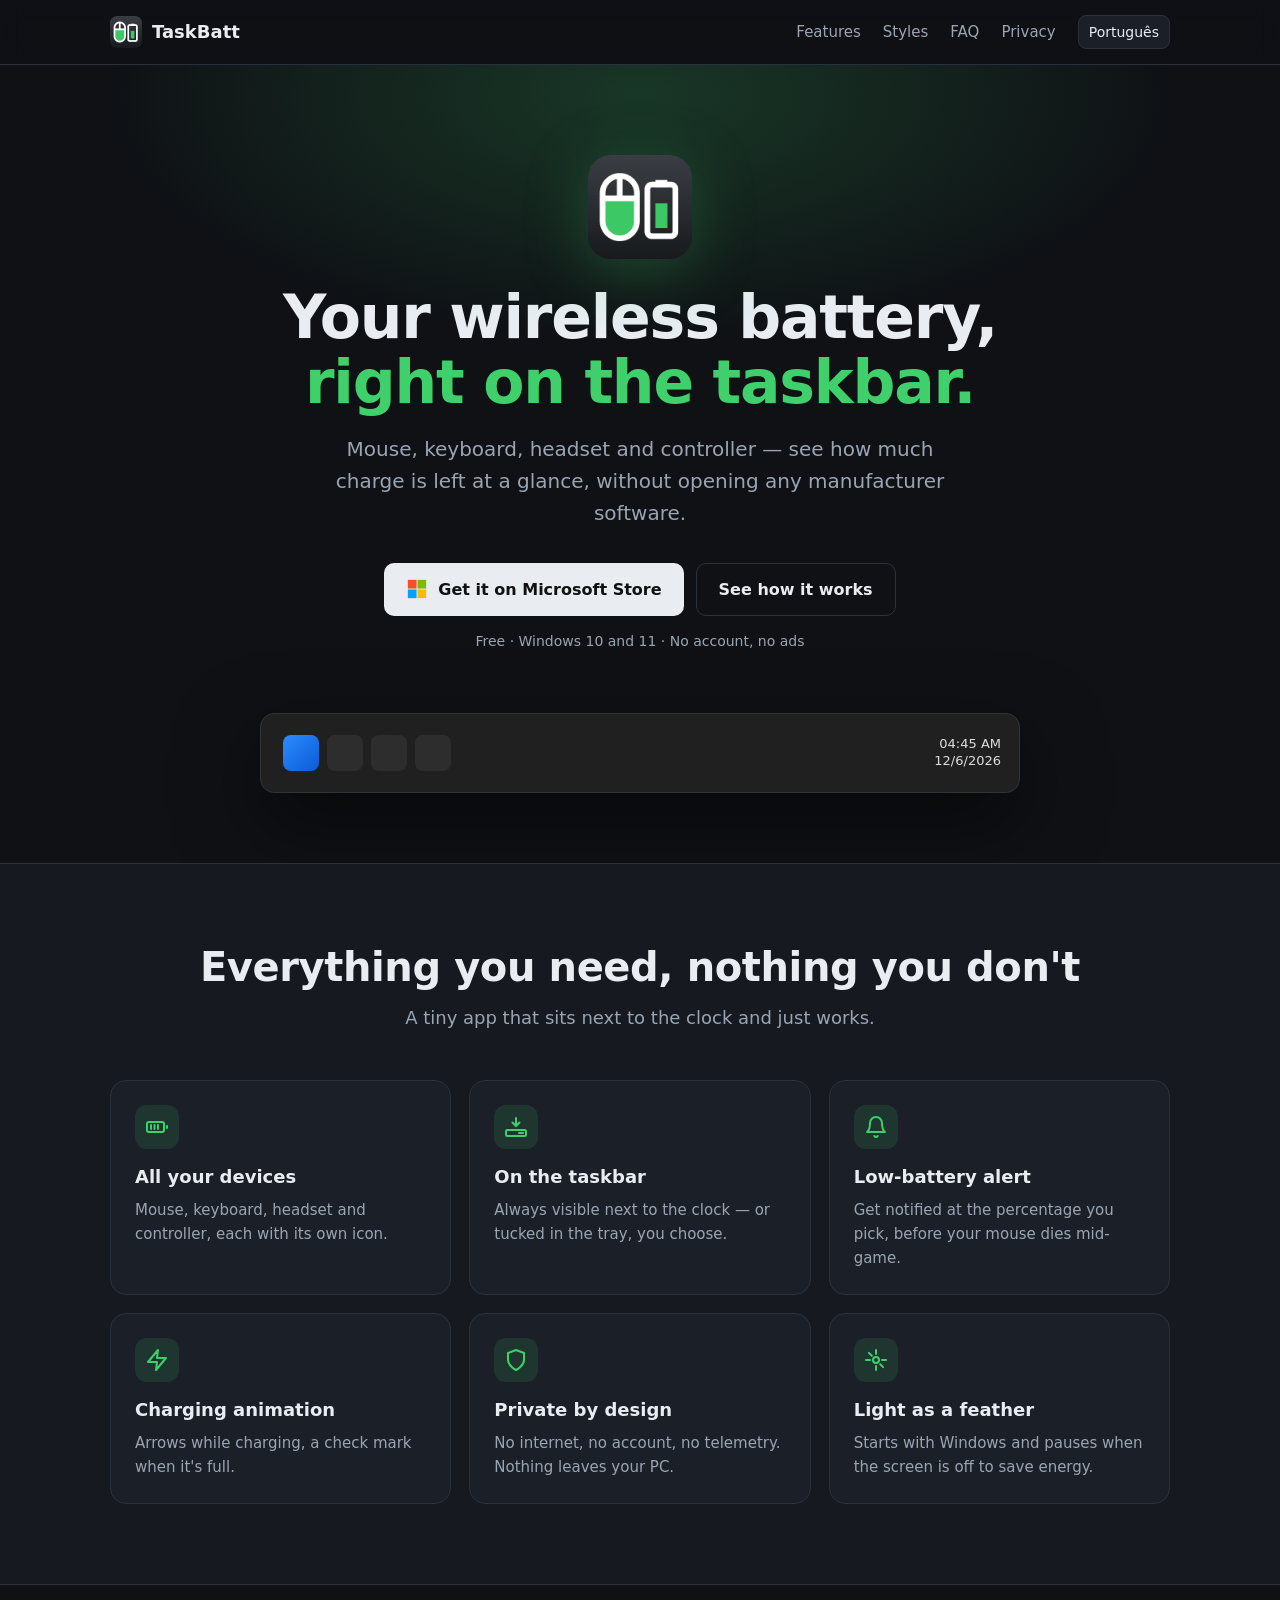
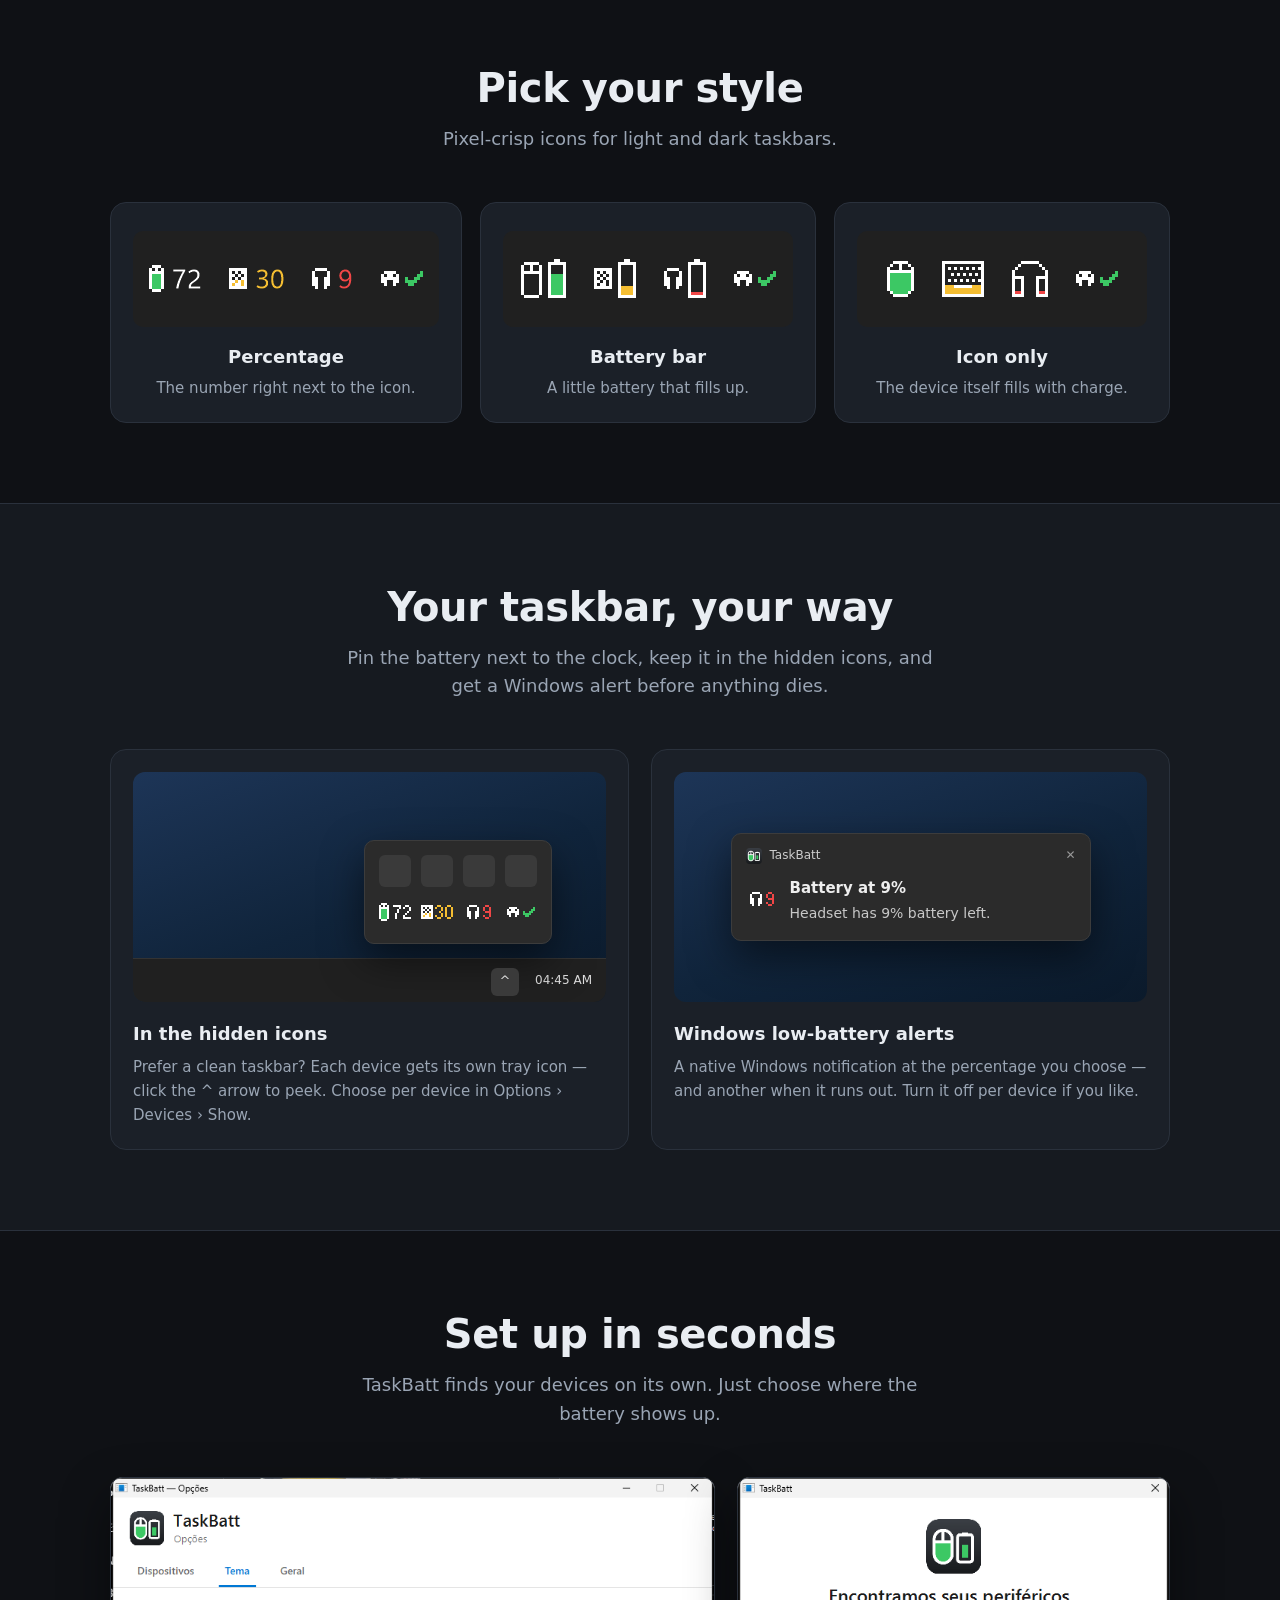
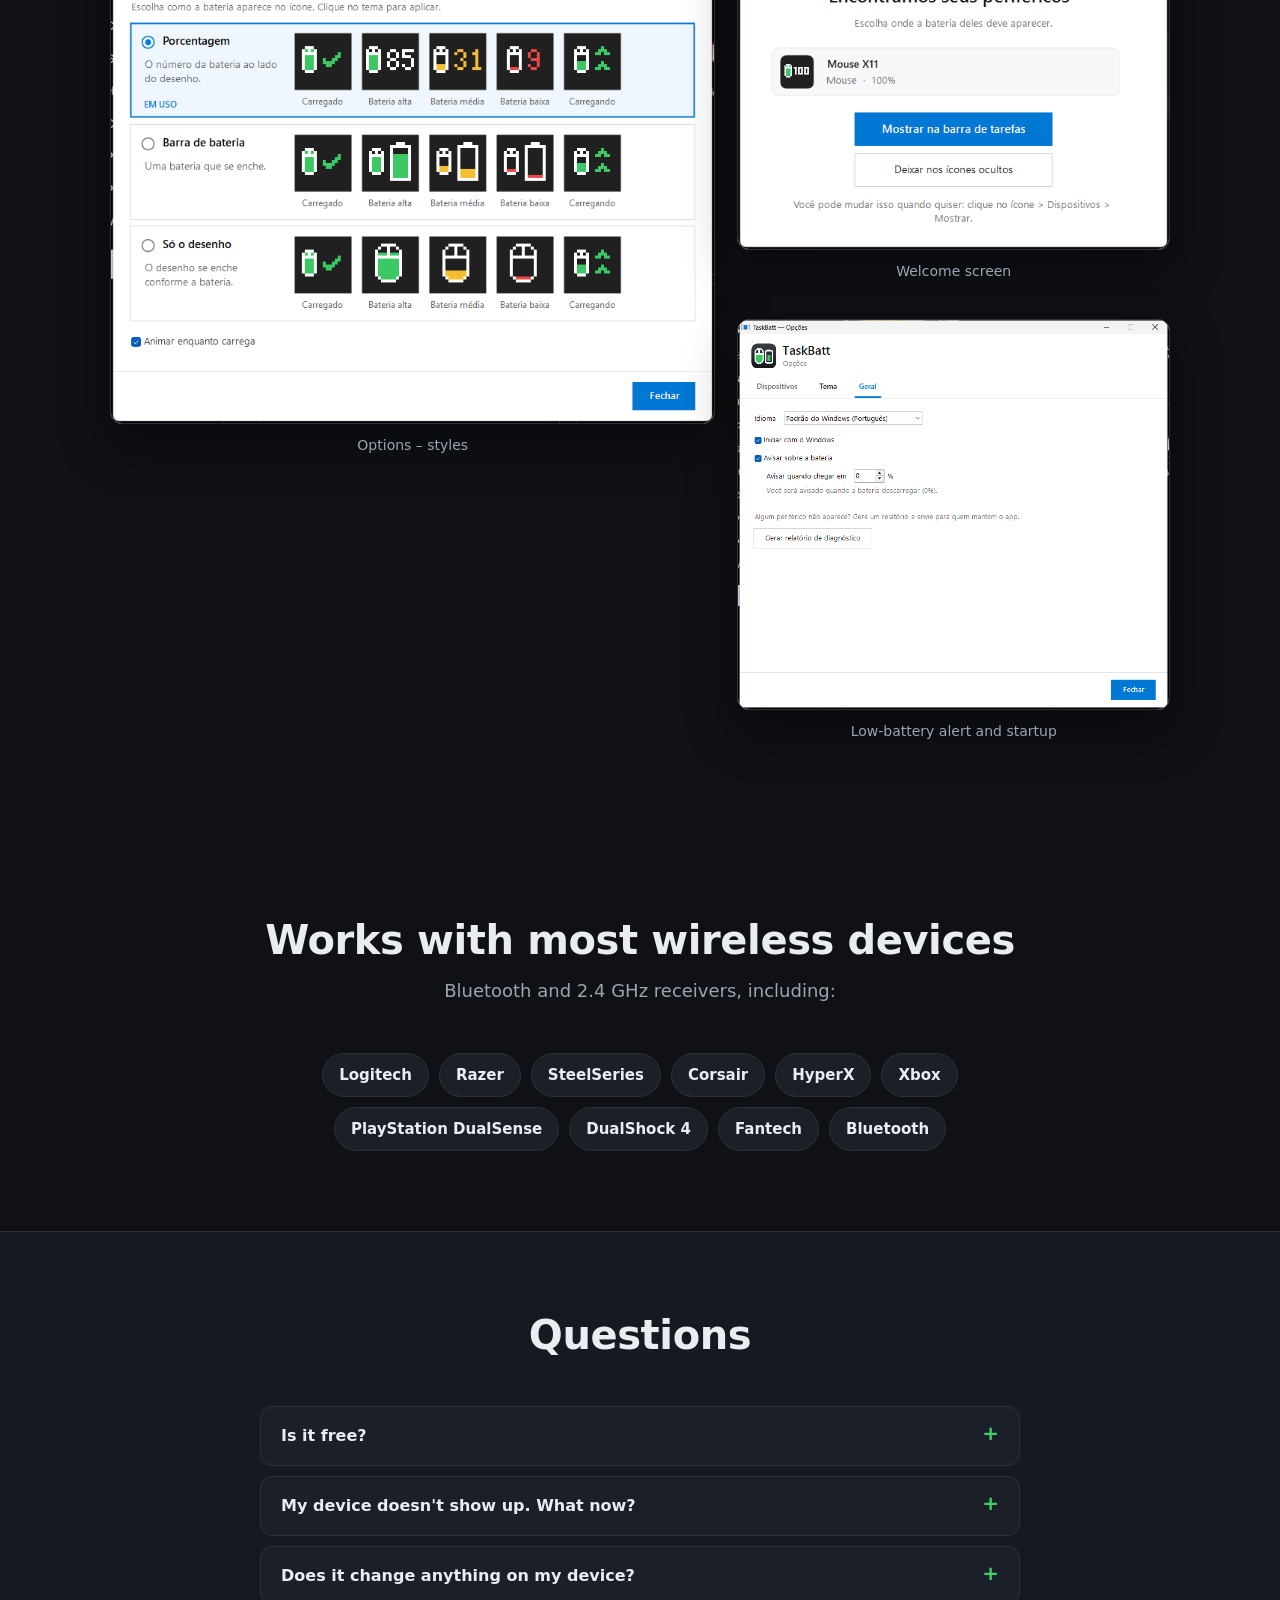
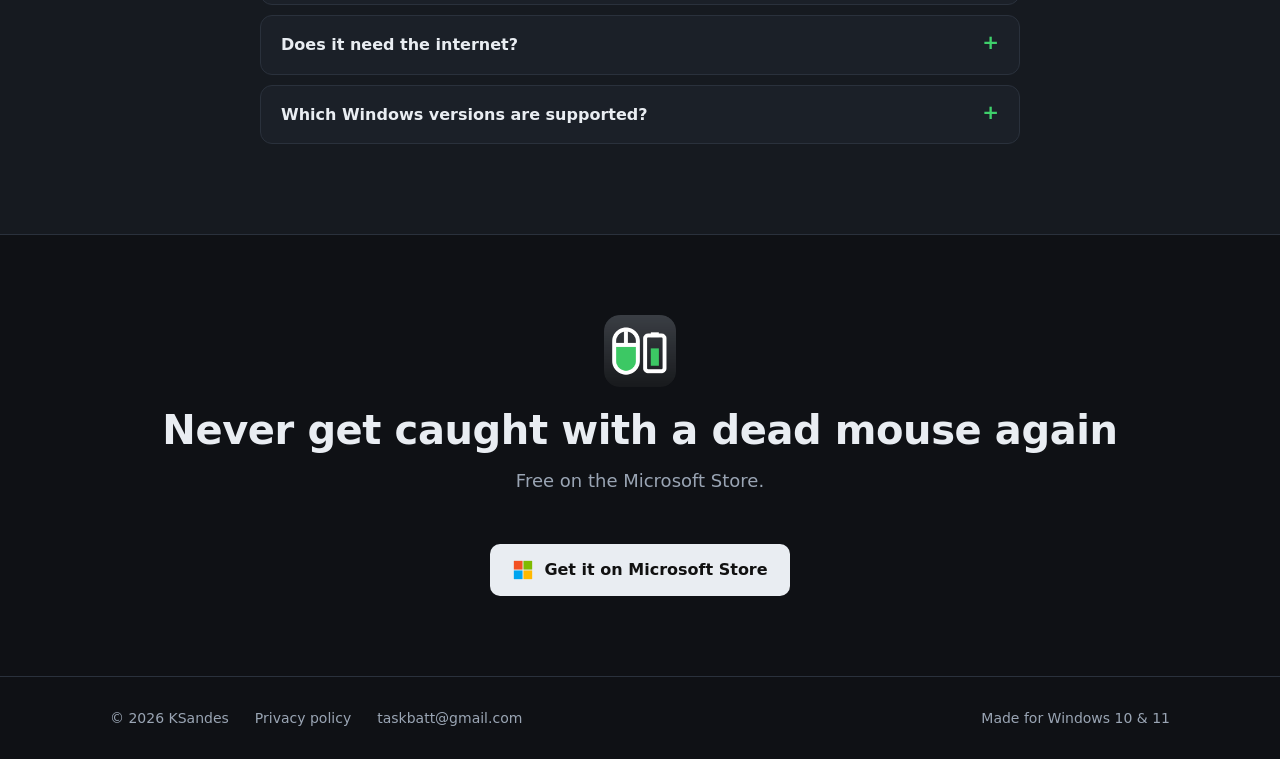
==== commit 538ba2da: "Seção com ícones ocultos e alertas do Windows Co-Authored-By: Claude Opus 5.5 <noreply@anthropic.com" ====
--- a/index.html
+++ b/index.html
@@ -124,6 +124,46 @@
 </section>
 
 <section class="alt">
+  <div class="wrap">
+    <h2 class="en">Your taskbar, your way</h2><h2 class="pt">Do seu jeito</h2>
+    <p class="sub en">Pin the battery next to the clock, keep it in the hidden icons, and get a Windows alert before anything dies.</p>
+    <p class="sub pt">Deixe a bateria fixa perto do relógio ou nos ícones ocultos, e receba um aviso do Windows antes de descarregar.</p>
+    <div class="duo">
+      <div class="demo">
+        <div class="stage">
+          <div class="flyout" aria-label="Hidden icons menu">
+            <span class="gen"></span><span class="gen"></span><span class="gen"></span><span class="gen"></span>
+            <img src="img/tray-0@2x.png" srcset="img/tray-0@2x.png 1x, img/tray-0@3x.png 1.5x, img/tray-0@4x.png 2x" width="32" height="32" alt="Mouse 72%">
+            <img src="img/tray-1@2x.png" srcset="img/tray-1@2x.png 1x, img/tray-1@3x.png 1.5x, img/tray-1@4x.png 2x" width="32" height="32" alt="Keyboard 30%">
+            <img src="img/tray-2@2x.png" srcset="img/tray-2@2x.png 1x, img/tray-2@3x.png 1.5x, img/tray-2@4x.png 2x" width="32" height="32" alt="Headset 9%">
+            <img src="img/tray-3@2x.png" srcset="img/tray-3@2x.png 1x, img/tray-3@3x.png 1.5x, img/tray-3@4x.png 2x" width="32" height="32" alt="Controller charged">
+          </div>
+          <div class="minibar"><span class="caret">^</span><span class="mclock"></span></div>
+        </div>
+        <h3 class="en">In the hidden icons</h3><h3 class="pt">Nos ícones ocultos</h3>
+        <p class="en">Prefer a clean taskbar? Each device gets its own tray icon — click the ^ arrow to peek. Choose per device in Options › Devices › Show.</p>
+        <p class="pt">Prefere a barra limpa? Cada periférico ganha seu ícone na bandeja — é só clicar na setinha ^. Escolha para cada um em Opções › Dispositivos › Mostrar.</p>
+      </div>
+      <div class="demo">
+        <div class="stage">
+          <div class="toast" role="img" aria-label="Windows notification">
+            <div class="t-head"><img src="img/logo.png" width="16" height="16" alt="">TaskBatt<span class="t-x">✕</span></div>
+            <div class="t-body">
+              <img src="img/tray-2@2x.png" srcset="img/tray-2@2x.png 1x, img/tray-2@3x.png 1.5x, img/tray-2@4x.png 2x" width="32" height="32" alt="">
+              <div><strong class="en">Battery at 9%</strong><strong class="pt">Bateria em 9%</strong>
+              <span class="en">Headset has 9% battery left.</span><span class="pt">Fone está com 9% de bateria.</span></div>
+            </div>
+          </div>
+        </div>
+        <h3 class="en">Windows low-battery alerts</h3><h3 class="pt">Alertas do Windows</h3>
+        <p class="en">A native Windows notification at the percentage you choose — and another when it runs out. Turn it off per device if you like.</p>
+        <p class="pt">Uma notificação do próprio Windows na porcentagem que você escolher — e outra quando descarregar. Dá para desligar por periférico.</p>
+      </div>
+    </div>
+  </div>
+</section>
+
+<section>
   <div class="wrap">
     <h2 class="en">Set up in seconds</h2><h2 class="pt">Pronto em segundos</h2>
     <p class="sub en">TaskBatt finds your devices on its own. Just choose where the battery shows up.</p>
--- a/style.css
+++ b/style.css
@@ -143,3 +143,28 @@
 .doc .tldr strong { color: var(--green); }
 .doc h2 { text-align: left; font-size: 22px; margin: 36px 0 8px; }
 .doc p, .doc li { color: #c9d1db; }
+
+/* menu oculto + notificação */
+.duo { display: grid; grid-template-columns: 1fr 1fr; gap: 22px; }
+@media (max-width: 860px) { .duo { grid-template-columns: 1fr; } }
+.demo { background: var(--card); border: 1px solid var(--line); border-radius: var(--radius); padding: 22px; }
+.demo h3 { margin: 0 0 6px; font-size: 18px; }
+.demo p { margin: 0; color: var(--muted); font-size: 15px; }
+.stage { height: 230px; margin-bottom: 18px; border-radius: 12px; background: linear-gradient(160deg, #1d3557, #10243b 55%, #0b1a2b); position: relative; overflow: hidden; display: flex; align-items: flex-end; justify-content: flex-end; }
+.flyout { position: absolute; right: 54px; bottom: 58px; display: grid; grid-template-columns: repeat(4, 32px); gap: 10px; padding: 14px; background: #2b2b2b; border: 1px solid #3c3c3c; border-radius: 10px; box-shadow: 0 16px 40px rgba(0,0,0,.5); }
+.flyout .gen { width: 32px; height: 32px; border-radius: 6px; background: #3a3a3a; }
+.flyout img { width: 32px; height: 32px; }
+.minibar { width: 100%; height: 44px; background: #202020; border-top: 1px solid #333; display: flex; align-items: center; justify-content: flex-end; gap: 16px; padding: 0 14px; color: #ddd; font-size: 12px; }
+.caret { width: 28px; height: 28px; border-radius: 6px; background: #3a3a3a; display: grid; place-items: center; font-size: 13px; transform: translateY(1px); }
+.mclock { white-space: nowrap; }
+.stage:has(.toast) { align-items: center; justify-content: center; }
+.toast { width: min(360px, calc(100% - 32px)); background: #2b2b2b; border: 1px solid #3c3c3c; border-radius: 10px; box-shadow: 0 16px 40px rgba(0,0,0,.5); padding: 12px 14px 16px; color: #eee; font-size: 14px; animation: toast-in 6s ease-out infinite; }
+.t-head { display: flex; align-items: center; gap: 8px; font-size: 12px; color: #ccc; margin-bottom: 10px; }
+.t-x { margin-left: auto; color: #999; }
+.t-body { display: flex; gap: 12px; align-items: center; }
+.t-body img { flex: none; width: 32px; height: 32px; }
+.t-body strong { display: block; font-size: 15px; margin-bottom: 2px; }
+.t-body span { color: #c8c8c8; }
+html:not(.pt) .t-body strong.en, html.pt .t-body strong.pt { display: block; }
+@keyframes toast-in { 0% { opacity: 0; transform: translateX(40px); } 8%, 85% { opacity: 1; transform: none; } 100% { opacity: 0; transform: none; } }
+@media (prefers-reduced-motion: reduce) { .toast { animation: none; } }
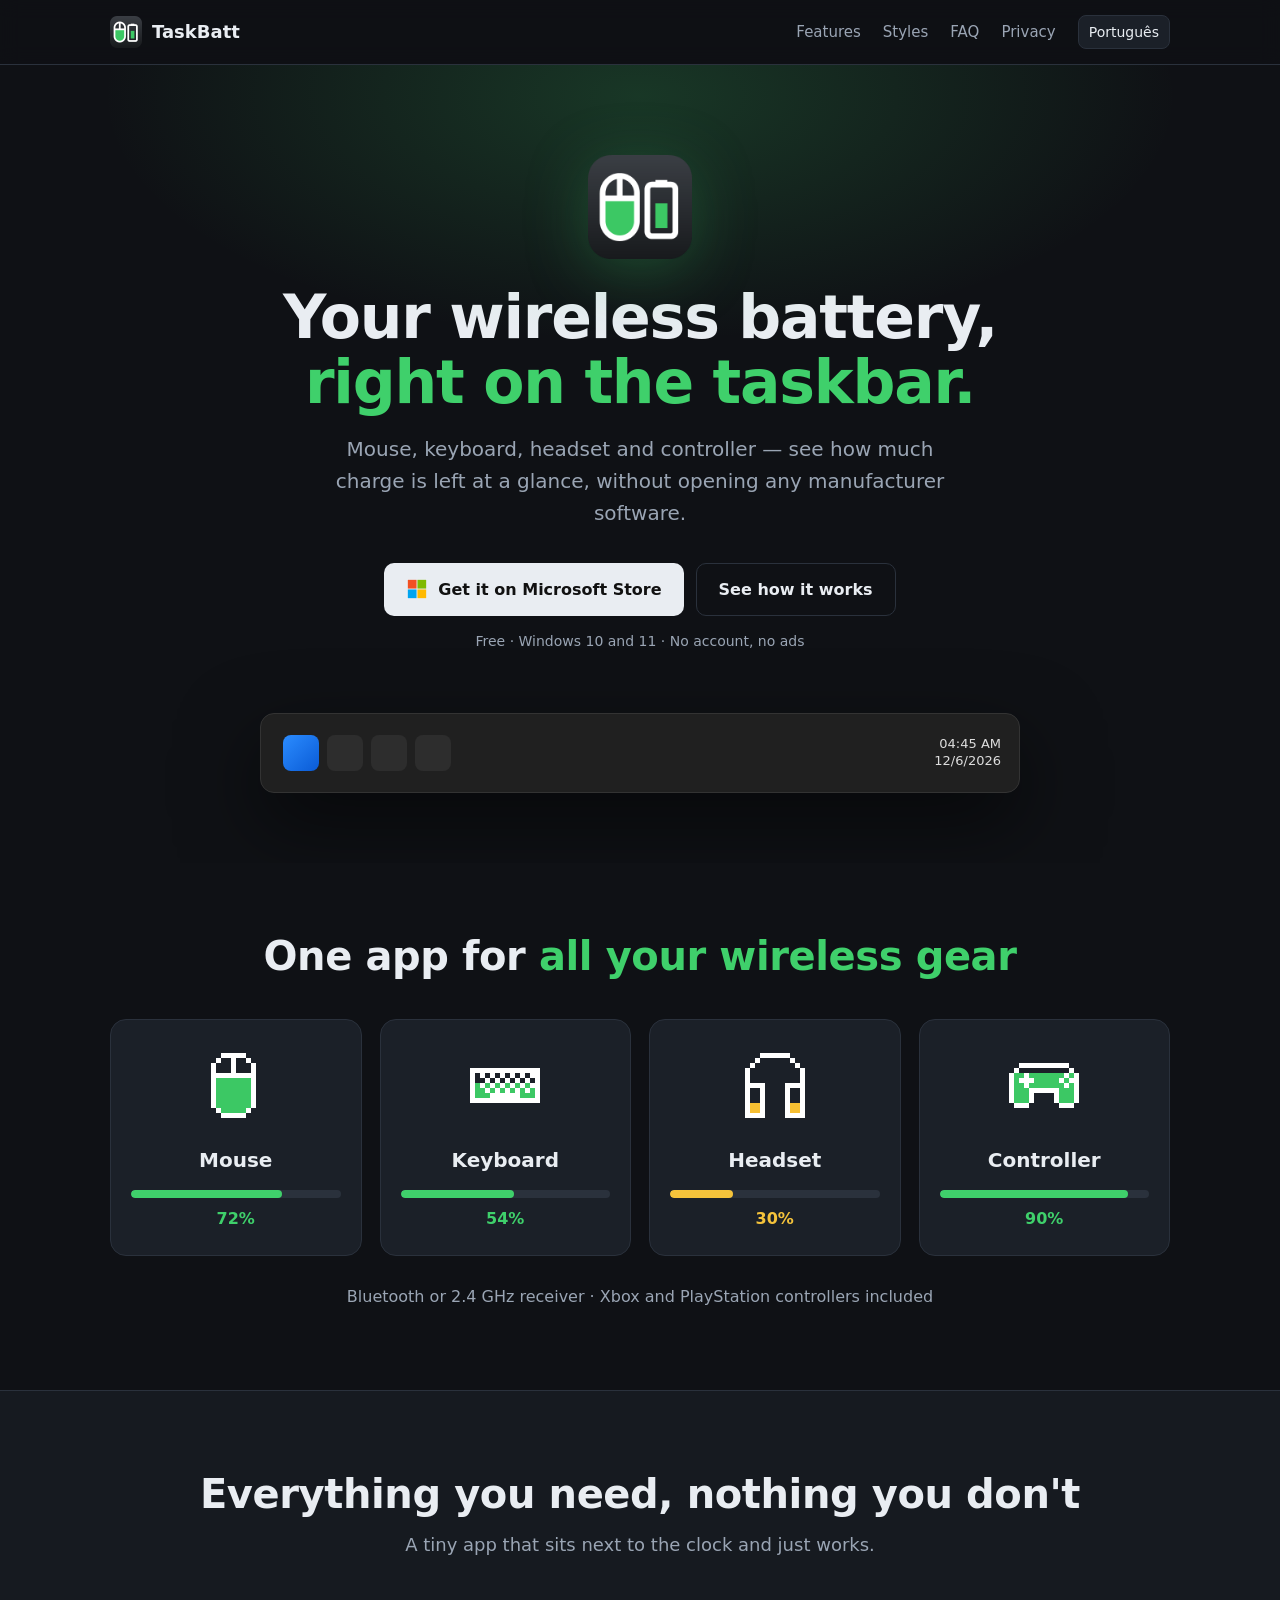
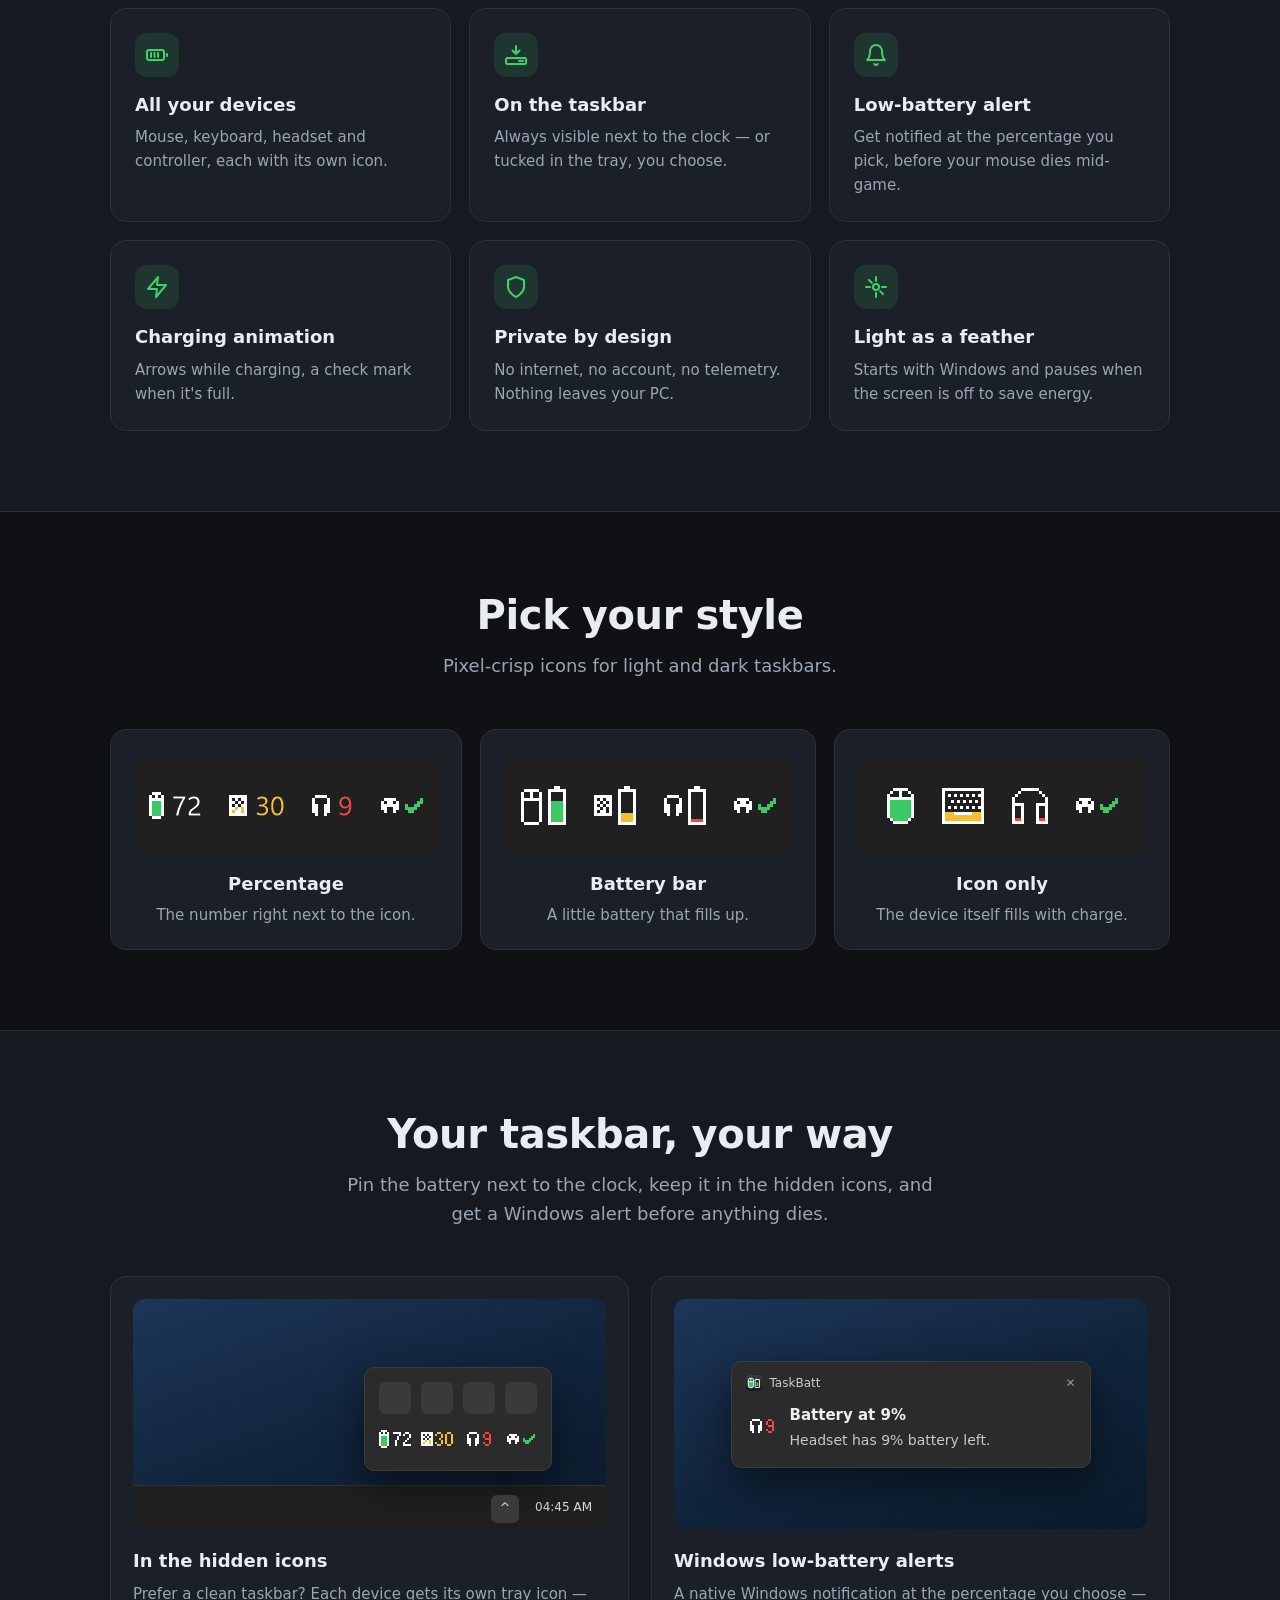
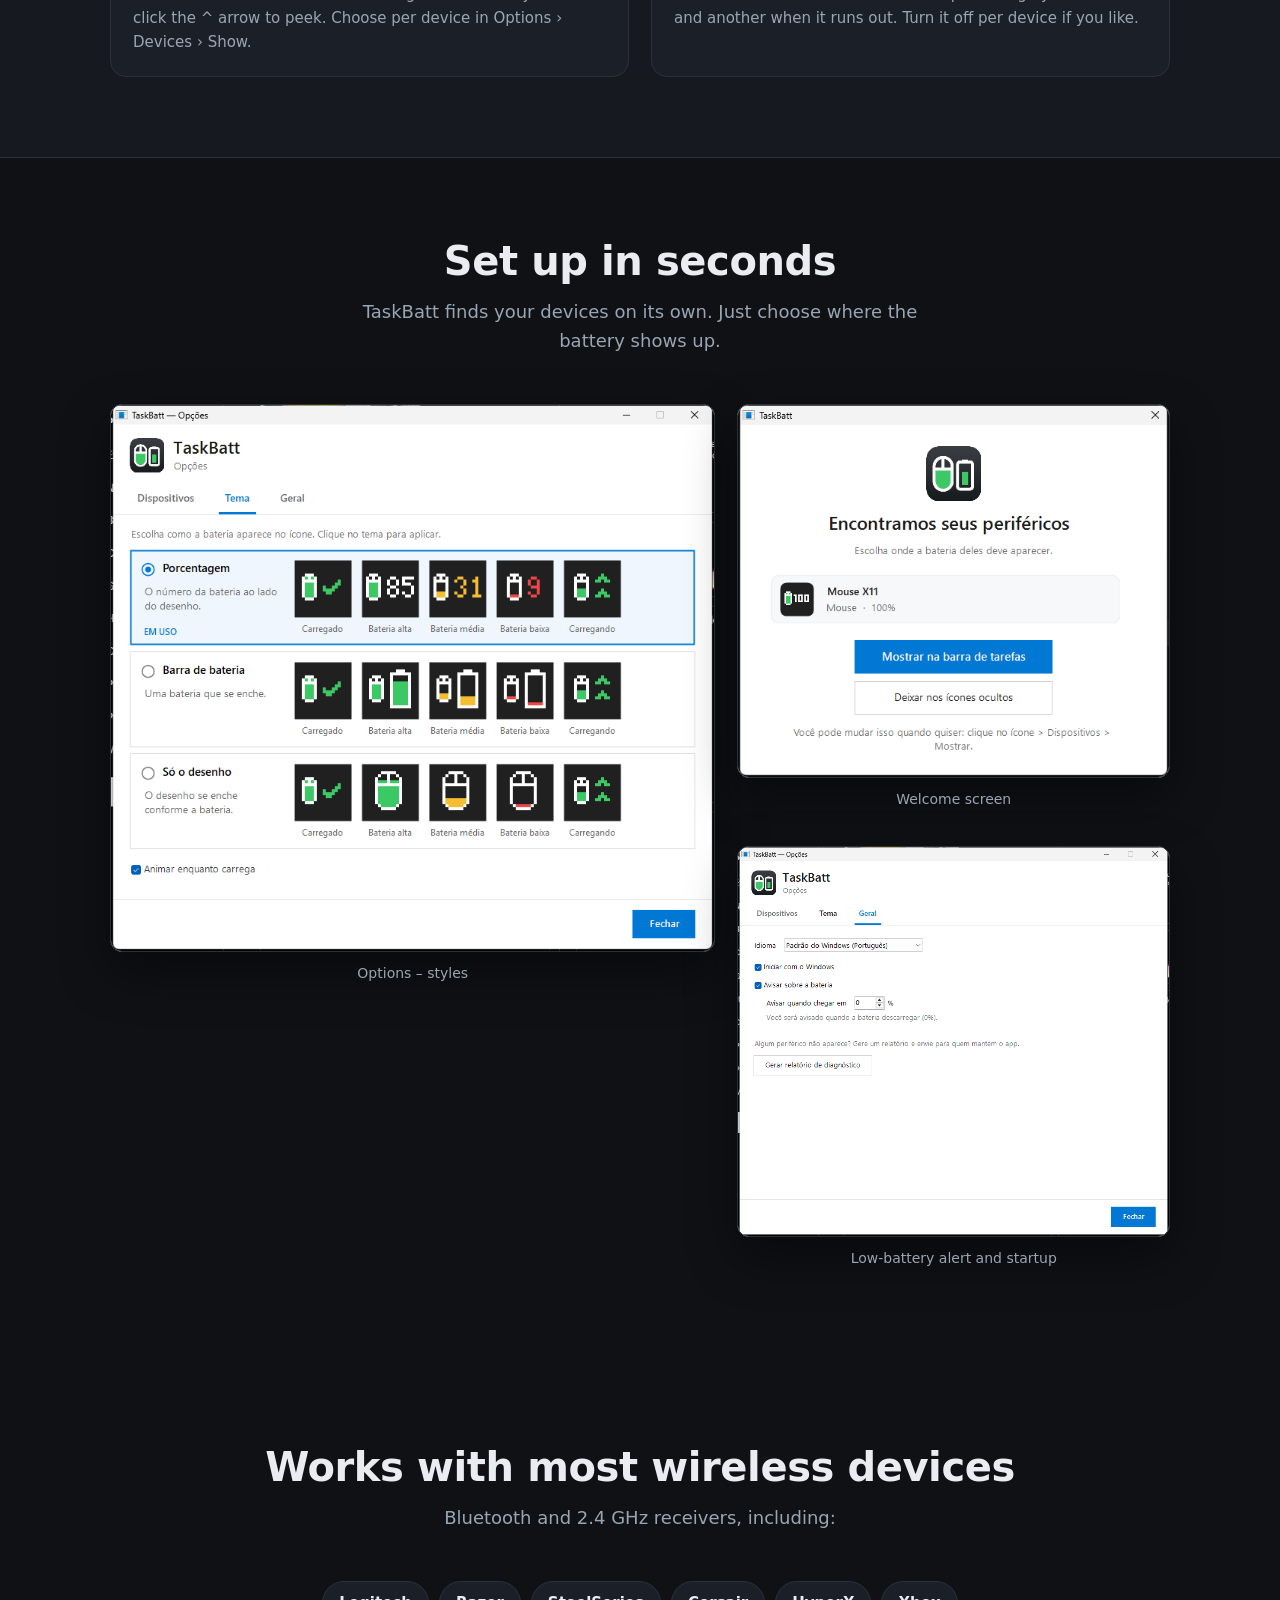
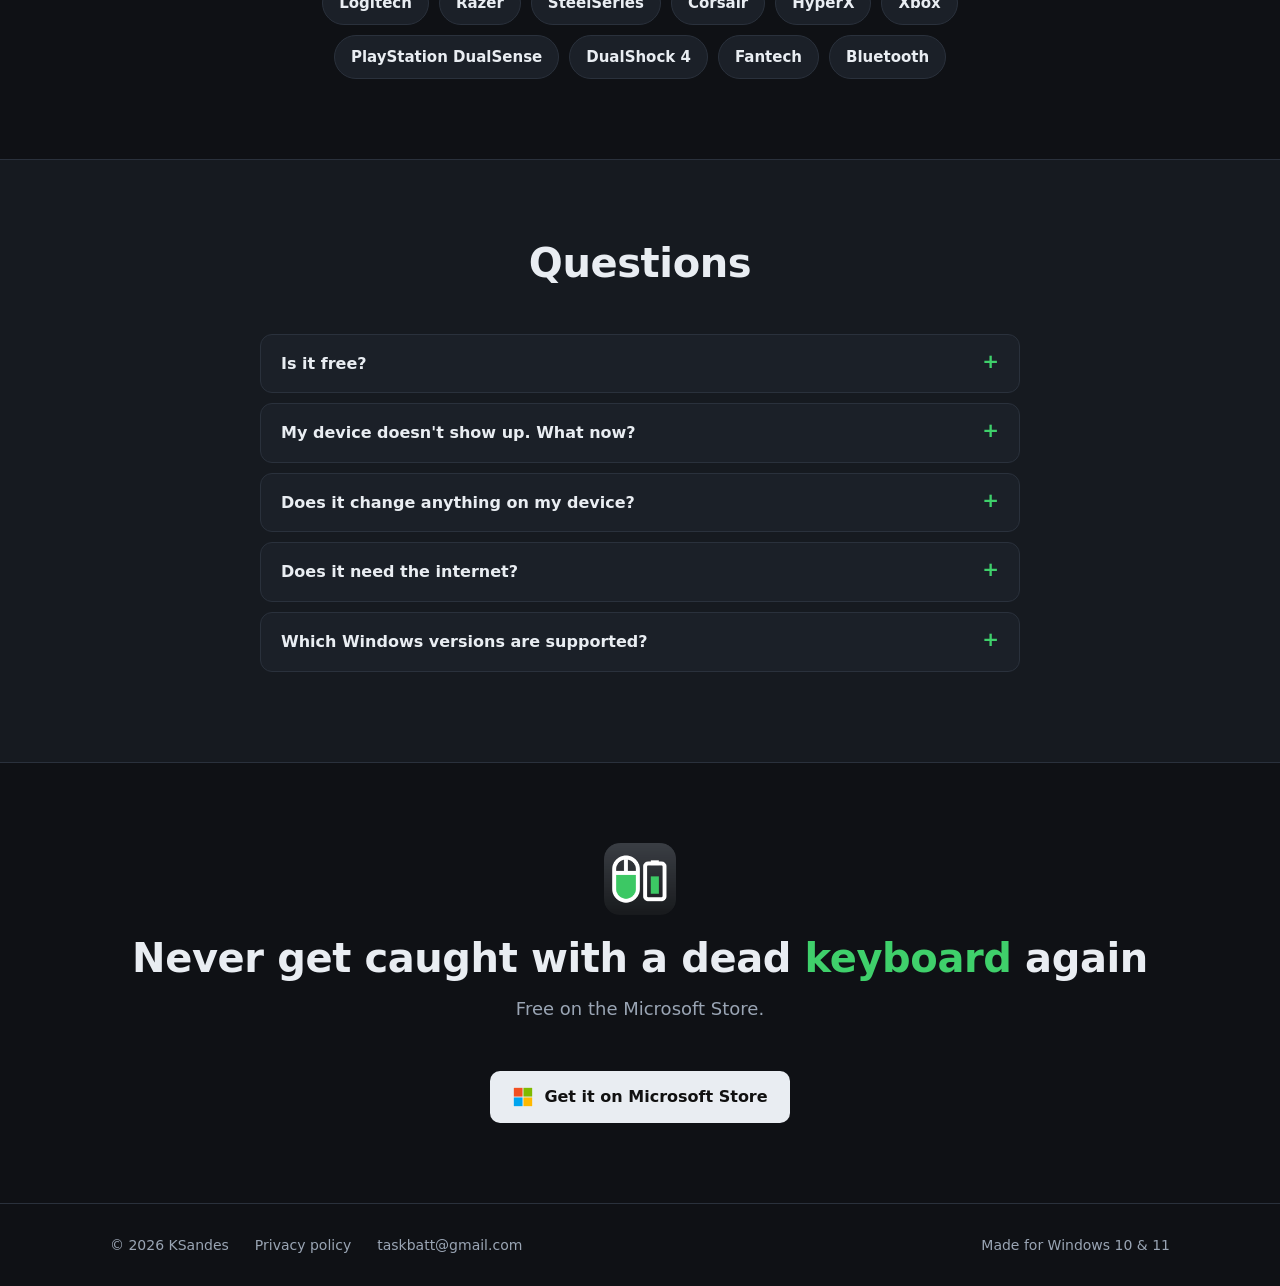
==== commit 631a7673: "Destaque para os 4 periféricos e palavra que troca no final Co-Authored-By: Claude Opus 5.5 <noreply" ====
--- a/index.html
+++ b/index.html
@@ -54,6 +54,37 @@
       </div>
       <div class="clock" id="clock"><span id="time"></span><br><span id="date"></span></div>
     </div>
+  </div>
+</section>
+
+<section class="devices-sec">
+  <div class="wrap">
+    <h2 class="en">One app for <span class="hl">all your wireless gear</span></h2>
+    <h2 class="pt">Um app para <span class="hl">todos os seus periféricos</span></h2>
+    <div class="devices">
+      <div class="dev">
+        <img src="img/dev-0@5x.png" srcset="img/dev-0@5x.png 1x, img/dev-0@8x.png 1.6x, img/dev-0@10x.png 2x" width="80" height="80" alt="">
+        <h3>Mouse</h3>
+        <div class="meter"><i style="width:72%"></i></div><span class="pct">72%</span>
+      </div>
+      <div class="dev">
+        <img src="img/dev-1@5x.png" srcset="img/dev-1@5x.png 1x, img/dev-1@8x.png 1.6x, img/dev-1@10x.png 2x" width="80" height="80" alt="">
+        <h3 class="en">Keyboard</h3><h3 class="pt">Teclado</h3>
+        <div class="meter"><i style="width:54%"></i></div><span class="pct">54%</span>
+      </div>
+      <div class="dev">
+        <img src="img/dev-2@5x.png" srcset="img/dev-2@5x.png 1x, img/dev-2@8x.png 1.6x, img/dev-2@10x.png 2x" width="80" height="80" alt="">
+        <h3 class="en">Headset</h3><h3 class="pt">Fone / Headset</h3>
+        <div class="meter low"><i style="width:30%"></i></div><span class="pct low">30%</span>
+      </div>
+      <div class="dev">
+        <img src="img/dev-3@5x.png" srcset="img/dev-3@5x.png 1x, img/dev-3@8x.png 1.6x, img/dev-3@10x.png 2x" width="80" height="80" alt="">
+        <h3 class="en">Controller</h3><h3 class="pt">Controle</h3>
+        <div class="meter"><i style="width:90%"></i></div><span class="pct">90%</span>
+      </div>
+    </div>
+    <p class="devnote en">Bluetooth or 2.4 GHz receiver · Xbox and PlayStation controllers included</p>
+    <p class="devnote pt">Bluetooth ou receptor 2.4G · Controles Xbox e PlayStation inclusos</p>
   </div>
 </section>
 
@@ -224,8 +255,8 @@
 <section class="final">
   <div class="wrap">
     <img class="logo" src="img/logo.png" alt="">
-    <h2 class="en">Never get caught with a dead mouse again</h2>
-    <h2 class="pt">Nunca mais seja pego com o mouse descarregado</h2>
+    <h2 class="en">Never get caught with a dead <span class="rot" data-words="mouse|keyboard|headset|controller">mouse</span> again</h2>
+    <h2 class="pt">Nunca mais seja pego com o <span class="rot" data-words="mouse|teclado|headset|controle">mouse</span> descarregado</h2>
     <p class="sub en">Free on the Microsoft Store.</p><p class="sub pt">Grátis na Microsoft Store.</p>
     <div class="cta">
       <a class="btn btn-store" href="https://apps.microsoft.com/detail/9NFPJK2CL243">
--- a/style.css
+++ b/style.css
@@ -168,3 +168,23 @@
 html:not(.pt) .t-body strong.en, html.pt .t-body strong.pt { display: block; }
 @keyframes toast-in { 0% { opacity: 0; transform: translateX(40px); } 8%, 85% { opacity: 1; transform: none; } 100% { opacity: 0; transform: none; } }
 @media (prefers-reduced-motion: reduce) { .toast { animation: none; } }
+
+/* periféricos em destaque */
+.devices-sec { padding: 70px 0 80px; }
+.devices-sec h2 .hl, .final .rot { color: var(--green); }
+.devices { display: grid; grid-template-columns: repeat(4, 1fr); gap: 18px; margin-top: 40px; }
+.dev { background: var(--card); border: 1px solid var(--line); border-radius: var(--radius); padding: 28px 20px 24px; text-align: center; transition: transform .2s, border-color .2s; }
+.dev:hover { transform: translateY(-4px); border-color: rgba(63,208,107,.5); }
+.dev img { width: 80px; height: 80px; margin: 0 auto 16px; }
+.dev h3 { margin: 0 0 14px; font-size: 20px; }
+.meter { height: 8px; border-radius: 99px; background: #2a313c; overflow: hidden; }
+.meter i { display: block; height: 100%; background: var(--green); border-radius: inherit; }
+.meter.low i { background: var(--yellow); }
+.pct { display: block; margin-top: 8px; font-weight: 600; color: var(--green); }
+.pct.low { color: var(--yellow); }
+.devnote { text-align: center; color: var(--muted); margin: 28px 0 0; }
+@media (max-width: 860px) { .devices { grid-template-columns: repeat(2, 1fr); } }
+
+/* palavra que troca no final */
+.rot { display: inline-block; transition: opacity .3s, transform .3s; }
+.rot.out { opacity: 0; transform: translateY(-8px); }
